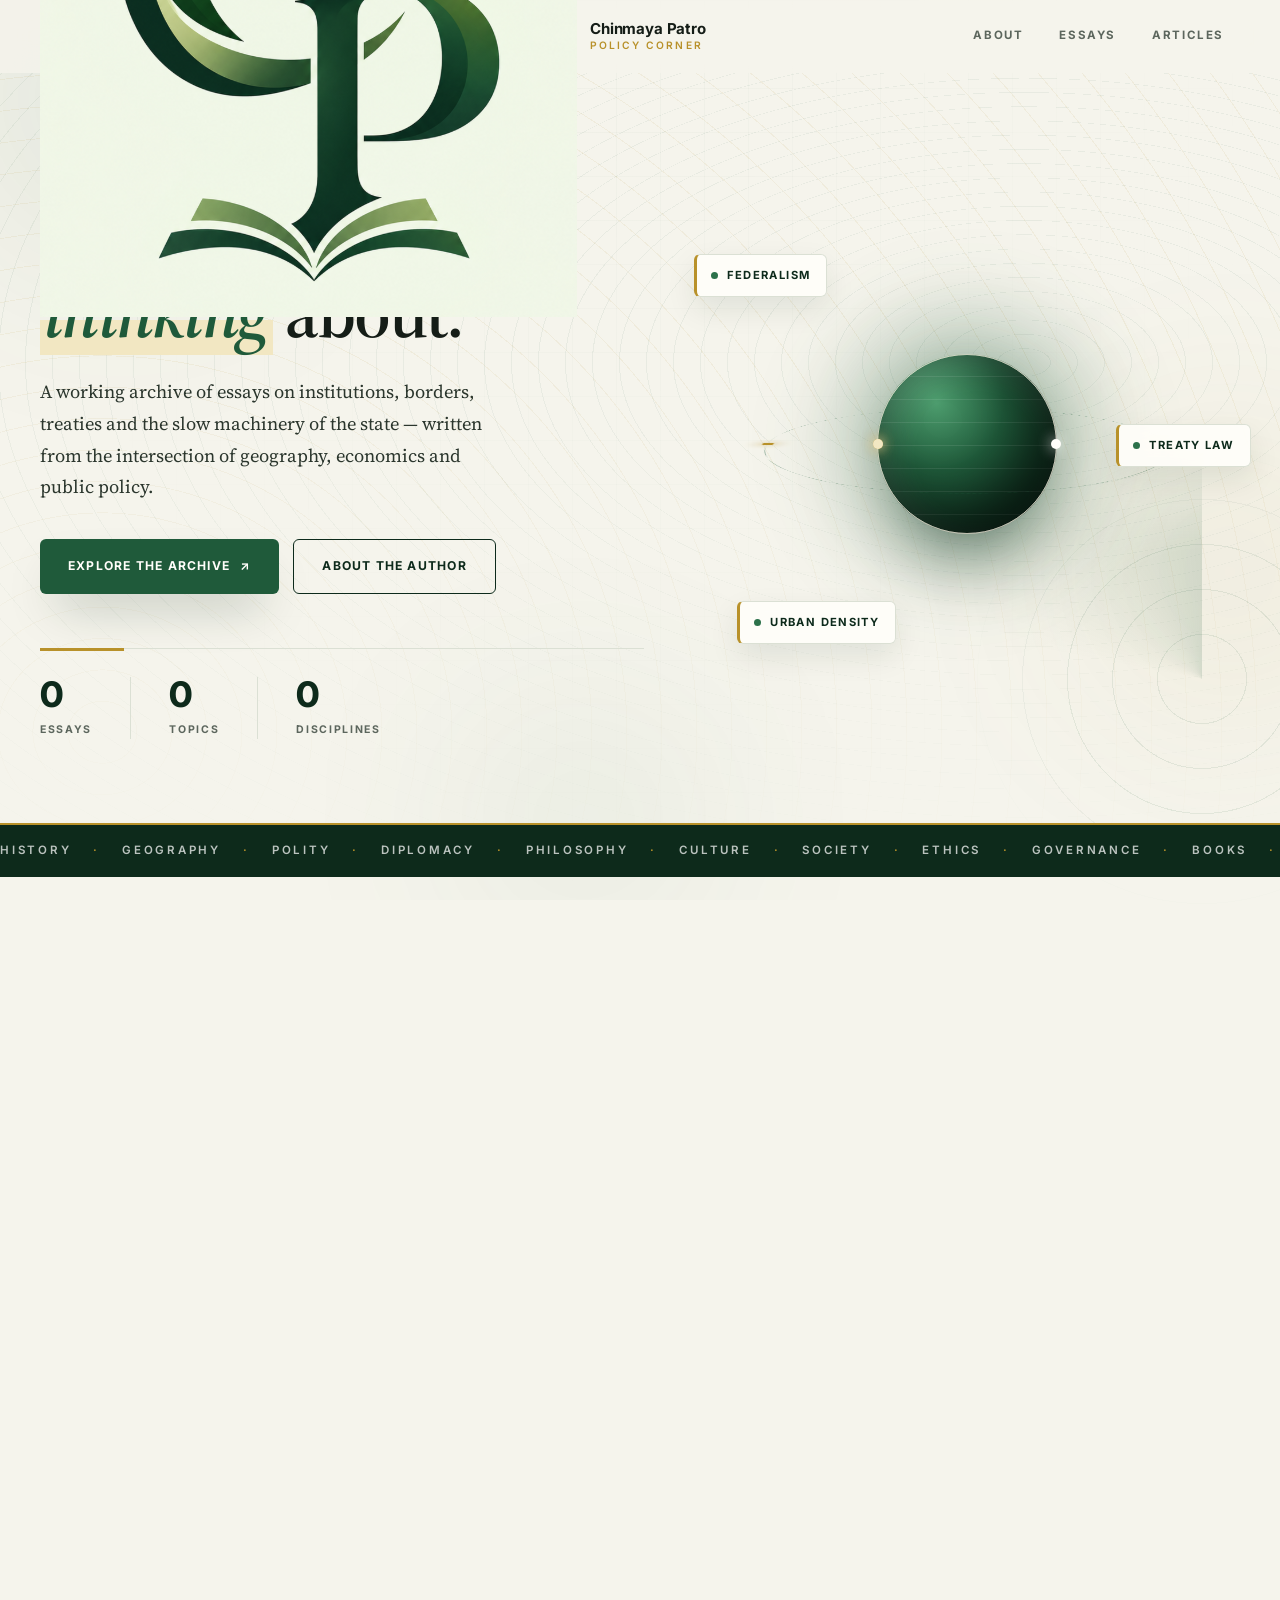
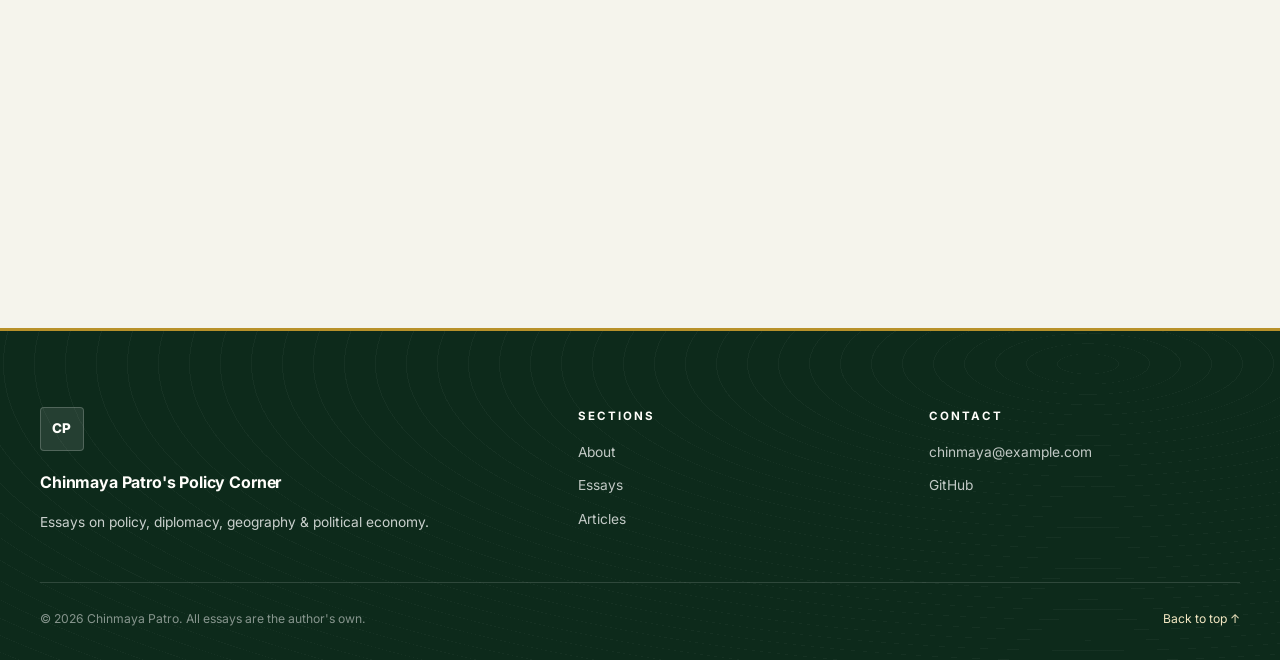
==== index.html @ 10638250 "Update print statement from 'Hello' to 'Goodbye'" ====
<!DOCTYPE html>
<html lang="en">
<head>
<meta charset="UTF-8">
<meta name="viewport" content="width=device-width, initial-scale=1.0">
<title>Chinmaya Patro's Policy Corner</title>
<meta name="description" content="Essays on public policy, diplomacy, geography and political economy by Chinmaya Patro.">
<meta name="author" content="Chinmaya Patro">
<meta property="og:title" content="Chinmaya Patro's Policy Corner">
<meta property="og:description" content="Essays on public policy, diplomacy, geography and political economy.">
<meta property="og:type" content="website">
<link rel="preconnect" href="https://fonts.googleapis.com">
<link rel="preconnect" href="https://fonts.gstatic.com" crossorigin>
<link href="https://fonts.googleapis.com/css2?family=Source+Serif+4:ital,opsz,wght@0,8..60,400;0,8..60,500;0,8..60,600;0,8..60,700;1,8..60,400&family=Inter:wght@400;500;600;700;800&display=swap" rel="stylesheet">
<link rel="stylesheet" href="css/styles.css">
</head>
<body id="top">

<div class="scroll-progress" id="scroll-progress" aria-hidden="true"></div>

<div class="ambient" aria-hidden="true">
  <span class="ambient-blob blob-1"></span>
  <span class="ambient-blob blob-2"></span>
  <span class="ambient-blob blob-3"></span>
</div>

<!-- ============ STICKY NAV ============ -->
<header class="site-nav" id="site-nav">
  <div class="nav-inner">
   
<a class="brand" href="#top" aria-label="Chinmaya Patro's Policy Corner home">
  <img
    class="brand-logo"
    src="images/logo.png"
    alt="Chinmaya Patro's Policy Corner"
  >
  <span class="brand-copy">
    <strong>Chinmaya Patro</strong>
    <em>Policy Corner</em>
  </span>
</a>

    <nav class="nav-links" aria-label="Primary">
      <a href="#about" data-nav="about">About</a>
      <a href="#essays" data-nav="essays">Essays</a>
      <a href="#topics" data-nav="topics">Articles</a>
    </nav>
    <button class="nav-toggle" id="nav-toggle" aria-expanded="false" aria-label="Toggle menu">
      <span></span><span></span><span></span>
    </button>
  </div>
</header>

<!-- ============ HERO ============ -->
<section class="hero">
  <div class="shell hero-grid">
    <div class="hero-copy">
      <p class="eyebrow">Independent research &amp; commentary</p>
      <h1>Ideas worth <em>thinking</em> about.</h1>
      <p class="hero-lede">
        A working archive of essays on institutions, borders, treaties and the slow
        machinery of the state — written from the intersection of geography,
        economics and public policy.
      </p>
      <div class="hero-actions">
        <a class="btn btn-primary" href="#topics">Explore the archive <span>↗</span></a>
        <a class="btn btn-ghost" href="#about">About the author</a>
      </div>
      <dl class="hero-stats">
        <div><dt data-count="24">0</dt><dd>Essays</dd></div>
        <div><dt data-count="12">0</dt><dd>Topics</dd></div>
        <div><dt data-count="3">0</dt><dd>Disciplines</dd></div>
      </dl>
    </div>

    <div class="hero-art" aria-hidden="true">
      <div class="orb-stage">
        <div class="orb-glow"></div>
        <div class="orb-core"></div>
        <div class="orb-ring ring-1"><span class="orb-node"></span></div>
        <div class="orb-ring ring-2"><span class="orb-node"></span></div>
        <div class="orb-ring ring-3"><span class="orb-node"></span></div>
        <div class="orb-ring ring-4"></div>
      </div>
      <div class="float-card fc-1"><span>Federalism</span></div>
      <div class="float-card fc-2"><span>Treaty Law</span></div>
      <div class="float-card fc-3"><span>Urban Density</span></div>
    </div>
  </div>
  <div class="hero-marquee" aria-hidden="true">
    <div class="marquee-track">
      <span>History</span><span>·</span><span>Geography</span><span>·</span><span>Polity</span><span>·</span>
      <span>Diplomacy</span><span>·</span><span>Philosophy</span><span>·</span><span>Culture</span><span>·</span>
      <span>Society</span><span>·</span><span>Ethics</span><span>·</span><span>Governance</span><span>·</span>
      <span>Books</span><span>·</span><span>Literature</span><span>·</span>
      <span>History</span><span>·</span><span>Geography</span><span>·</span><span>Polity</span><span>·</span>
      <span>Diplomacy</span><span>·</span><span>Philosophy</span><span>·</span><span>Culture</span><span>·</span>
      <span>Society</span><span>·</span><span>Ethics</span><span>·</span><span>Governance</span><span>·</span>
      <span>Books</span><span>·</span><span>Literature</span><span>·</span>
    </div>
  </div>
</section>

<main>

  <!-- ============ SECTION 1 : ABOUT ============ -->
  <section id="about" class="section about-section">
    <div class="shell">
      <p class="section-kicker">01 — About</p>
      <h2 class="section-heading">A corner for <span>curious minds</span>.</h2>

      <div class="about-grid">
        <!-- ==== YOUR PHOTO GOES HERE ==== -->
        <figure class="photo-frame" data-tilt>
          <div class="photo-inner">
            <img src="images/chinmaya.jpg" alt="Chinmaya Patro" loading="lazy">
            <div class="photo-glare"></div>
          </div>
          <figcaption>
            <strong>Chinmaya Patro</strong>
            <span>Geography &amp; Economics · Policy and Diplomacy</span>
          </figcaption>
        </figure>

        <div class="about-text">
          <p class="about-lede">
            I am <strong>Chinmaya Patro</strong> — an undergraduate student with a
            <strong>major in Geography</strong> and a <strong>minor in Economics</strong>,
            writing about the questions that sit between the two.
          </p>
          <p>
            My interests lie squarely in <strong>public policy</strong> and <strong>diplomacy</strong>:
            how states design rules, how those rules meet the ground, and what happens in the
            gap between intention and implementation. Geography gives me the spatial lens —
            rivers that ignore borders, cities that concentrate both opportunity and exclusion.
            Economics supplies the language of trade-offs, incentives and scarce public money.
          </p>
          <p>
            <em>Policy Corner</em> is where those two trainings are put to work. The essays here
            are not news commentary. They are attempts to slow a question down: to ask what a
            treaty actually obliges, why a welfare scheme stalls at the last mile, or how a
            monument becomes contested ground a generation after it is built.
          </p>

          <ul class="about-pillars">
            <li>
              <span class="pillar-num">01</span>
              <strong>Public Policy</strong>
              <p>Design, delivery and the last mile — where good intentions meet administrative reality.</p>
            </li>
            <li>
              <span class="pillar-num">02</span>
              <strong>Diplomacy</strong>
              <p>Quiet channels, neighbourhood politics and the law of shared resources.</p>
            </li>
            <li>
              <span class="pillar-num">03</span>
              <strong>Geography &amp; Economy</strong>
              <p>Space, scarcity and the uneven distribution of opportunity.</p>
            </li>
          </ul>
        </div>
      </div>
    </div>
  </section>

  <!-- ============ SECTION 2 : ESSAYS ============ -->
  <section id="essays" class="section essays-section">
    <div class="shell">
      <div class="essays-heading">
        <div>
          <p class="section-kicker">02 — Essays</p>
          <h2 class="section-heading">The <span>reading room</span>.</h2>
        </div>
        <p class="essay-count" id="essay-count">24 essays</p>
      </div>

      <p class="section-lede">
        Search the full archive by title, topic or any phrase inside an essay.
        Press <kbd>/</kbd> anywhere on the page to jump straight to the search box.
      </p>

      <div class="search-container">
        <div class="search-wrap">
          <span class="search-icon">⌕</span>
          <input class="search-input" id="search-box" type="search"
                 placeholder="Search by title, topic or keyword…"
                 aria-label="Search the essay archive" autocomplete="off">
          <kbd>/</kbd>
        </div>
      </div>
    </div>
  </section>

  <!-- ============ SECTION 3 : ARTICLES (topic-wise) ============ -->
  <section id="topics" class="section topics-section">
    <div class="shell">
      <p class="section-kicker">03 — Articles</p>
      <h2 class="section-heading">Browse by <span>topic</span>.</h2>

      <div class="topic-area">
        <p class="topic-label">Filter the archive</p>
        <nav class="topic-nav" aria-label="Topics">
          <a class="topic-btn active" href="#topics" data-topic="all">All</a>
          <a class="topic-btn" href="#topic-history" data-topic="history">History</a>
          <a class="topic-btn" href="#topic-geography" data-topic="geography">Geography</a>
          <a class="topic-btn" href="#topic-polity" data-topic="polity">Polity</a>
          <a class="topic-btn" href="#topic-diplomacy" data-topic="diplomacy">Diplomacy</a>
          <a class="topic-btn" href="#topic-philosophy" data-topic="philosophy">Philosophy</a>
          <a class="topic-btn" href="#topic-culture" data-topic="culture">Culture</a>
          <a class="topic-btn" href="#topic-society" data-topic="society">Society</a>
          <a class="topic-btn" href="#topic-ethics" data-topic="ethics">Ethics</a>
          <a class="topic-btn" href="#topic-governance" data-topic="governance">Governance</a>
          <a class="topic-btn" href="#topic-books" data-topic="books">Books</a>
          <a class="topic-btn" href="#topic-literature" data-topic="literature">Literature</a>
          <a class="topic-btn" href="#topic-misc" data-topic="misc">Misc</a>
        </nav>
      </div>

      <!-- Topic groups are filled by js/app.js. Do not add cards by hand. -->
      <div class="topic-group" id="topic-history">
        <h3 class="topic-group-title"><span>History</span><i></i></h3>
        <div class="article-grid"></div>
      </div>

      <div class="topic-group" id="topic-geography">
        <h3 class="topic-group-title"><span>Geography</span><i></i></h3>
        <div class="article-grid"></div>
      </div>

      <div class="topic-group" id="topic-polity">
        <h3 class="topic-group-title"><span>Polity</span><i></i></h3>
        <div class="article-grid"></div>
      </div>

      <div class="topic-group" id="topic-diplomacy">
        <h3 class="topic-group-title"><span>Diplomacy</span><i></i></h3>
        <div class="article-grid"></div>
      </div>

      <div class="topic-group" id="topic-philosophy">
        <h3 class="topic-group-title"><span>Philosophy</span><i></i></h3>
        <div class="article-grid"></div>
      </div>

      <div class="topic-group" id="topic-culture">
        <h3 class="topic-group-title"><span>Culture</span><i></i></h3>
        <div class="article-grid"></div>
      </div>

      <div class="topic-group" id="topic-society">
        <h3 class="topic-group-title"><span>Society</span><i></i></h3>
        <div class="article-grid"></div>
      </div>

      <div class="topic-group" id="topic-ethics">
        <h3 class="topic-group-title"><span>Ethics</span><i></i></h3>
        <div class="article-grid"></div>
      </div>

      <div class="topic-group" id="topic-governance">
        <h3 class="topic-group-title"><span>Governance</span><i></i></h3>
        <div class="article-grid"></div>
      </div>

      <div class="topic-group" id="topic-books">
        <h3 class="topic-group-title"><span>Books</span><i></i></h3>
        <div class="article-grid"></div>
      </div>

      <div class="topic-group" id="topic-literature">
        <h3 class="topic-group-title"><span>Literature</span><i></i></h3>
        <div class="article-grid"></div>
      </div>

      <div class="topic-group" id="topic-misc">
        <h3 class="topic-group-title"><span>Misc</span><i></i></h3>
        <div class="article-grid"></div>
      </div>

      <div class="empty-state" id="global-empty-state" hidden>
        <p class="empty-mark">⌕</p>
        <h4>No essays match that search.</h4>
        <p>Try a shorter phrase, or press <kbd>Esc</kbd> to clear the search box.</p>
      </div>
    </div>
  </section>

</main>

<footer class="site-footer">
  <div class="shell footer-grid">
    <div class="footer-col footer-brand">
      <span class="brand-mark">CP</span>
      <strong>Chinmaya Patro's Policy Corner</strong>
      <span>Essays on policy, diplomacy, geography &amp; political economy.</span>
    </div>
    <div class="footer-col">
      <strong>Sections</strong>
      <a href="#about">About</a>
      <a href="#essays">Essays</a>
      <a href="#topics">Articles</a>
    </div>
    <div class="footer-col">
      <strong>Contact</strong>
      <a href="mailto:chinmaya@example.com">chinmaya@example.com</a>
      <a href="https://github.com/chintaduchinmaya456" target="_blank" rel="noopener">GitHub</a>
    </div>
  </div>
  <div class="shell footer-base">
    <span>© <span id="year">2026</span> Chinmaya Patro. All essays are the author's own.</span>
    <a class="back-link" href="#top">Back to top ↑</a>
  </div>
</footer>

<script src="js/data.js"></script>
<script src="js/app.js"></script>
</body>
</html>
---- css/styles.css ----
/* ============================================================
   Chinmaya Patro's Policy Corner — stylesheet v2 (think-tank edition)
   ============================================================ */

:root {
  --paper:        #f5f4ec;
  --paper-bright: #fffefa;
  --paper-deep:   #ece9dd;
  --ink:          #151d17;
  --ink-soft:     #2b362d;
  --muted:        #5c665d;
  --muted-light:  #8b9389;
  --green:        #1f5a3a;
  --green-dark:   #0d2a1b;
  --green-mid:    #2c714a;
  --green-soft:   #e6ede3;
  --green-line:   #cbd8c5;
  --gold:         #b8912a;
  --gold-soft:    #f2e7c2;
  --line:         #dbe0d4;
  --white:        #ffffff;

  --font-serif: "Source Serif 4", Georgia, "Times New Roman", serif;
  --font-sans:  "Inter", ui-sans-serif, -apple-system, BlinkMacSystemFont, "Segoe UI", sans-serif;

  --shadow-sm: 0 1px 2px rgba(13, 42, 27, .06);
  --shadow-md: 0 12px 30px rgba(13, 42, 27, .09);
  --shadow-lg: 0 30px 70px rgba(13, 42, 27, .16);
  --shadow-3d: 0 24px 48px -18px rgba(13, 42, 27, .38);

  --r-sm: 4px;
  --r-md: 8px;
  --r-lg: 14px;

  --ease:     cubic-bezier(.2, .7, .2, 1);
  --ease-out: cubic-bezier(.16, 1, .3, 1);
  --nav-h: 72px;
}

*, *::before, *::after { box-sizing: border-box; margin: 0; padding: 0; }

html { scroll-behavior: smooth; scrollbar-color: var(--green-mid) var(--paper-deep); }

body {
  background: var(--paper);
  color: var(--ink);
  font-family: var(--font-serif);
  font-size: 18px;
  line-height: 1.72;
  -webkit-font-smoothing: antialiased;
  text-rendering: optimizeLegibility;
  overflow-x: hidden;
}

::selection { background: var(--gold-soft); color: var(--green-dark); }
::-webkit-scrollbar { width: 11px; }
::-webkit-scrollbar-track { background: var(--paper-deep); }
::-webkit-scrollbar-thumb { background: var(--green-mid); border-radius: 8px; border: 2px solid var(--paper-deep); }

/* Faint blueprint grid */
body::before {
  content: "";
  position: fixed; inset: 0;
  pointer-events: none; z-index: 0;
  opacity: .55;
  background-image:
    linear-gradient(rgba(31,90,58,.045) 1px, transparent 1px),
    linear-gradient(90deg, rgba(31,90,58,.045) 1px, transparent 1px);
  background-size: 44px 44px;
  mask-image: radial-gradient(ellipse at 50% 0%, #000 10%, transparent 75%);
  -webkit-mask-image: radial-gradient(ellipse at 50% 0%, #000 10%, transparent 75%);
}

a { color: inherit; text-decoration: none; }
img { display: block; max-width: 100%; }
button, input { font: inherit; }
:focus-visible { outline: 2px solid var(--green-mid); outline-offset: 3px; border-radius: 3px; }

kbd {
  font-family: var(--font-sans); font-size: .68rem; font-weight: 600;
  background: var(--white); border: 1px solid var(--line);
  border-bottom-width: 2px; border-radius: 4px;
  padding: 1px 6px; color: var(--muted);
}

.shell { width: min(1200px, calc(100% - 44px)); margin-inline: auto; position: relative; z-index: 1; }

h1, h2, h3, h4 { text-wrap: balance; }

/* ---------- Ambient drifting blobs ---------- */
.ambient { position: fixed; inset: 0; z-index: 0; pointer-events: none; overflow: hidden; }
.ambient-blob { position: absolute; border-radius: 50%; filter: blur(90px); opacity: .5; }
.blob-1 { width: 520px; height: 520px; top: -160px; left: -140px;
  background: radial-gradient(circle, rgba(31,90,58,.22), transparent 70%);
  animation: drift 26s var(--ease) infinite alternate; }
.blob-2 { width: 460px; height: 460px; top: 38%; right: -180px;
  background: radial-gradient(circle, rgba(184,145,42,.20), transparent 70%);
  animation: drift 32s var(--ease) infinite alternate-reverse; }
.blob-3 { width: 400px; height: 400px; bottom: -120px; left: 30%;
  background: radial-gradient(circle, rgba(44,113,74,.16), transparent 70%);
  animation: drift 38s var(--ease) infinite alternate; }

/* ---------- Scroll progress ---------- */
.scroll-progress {
  position: fixed; top: 0; left: 0; height: 3px; width: 0%;
  background: linear-gradient(90deg, var(--green), var(--gold));
  z-index: 200; transition: width .1s linear;
  box-shadow: 0 0 12px rgba(184,145,42,.55);
}

/* ---------- Sticky nav ---------- */
.site-nav {
  position: sticky; top: 0; z-index: 100;
  backdrop-filter: blur(16px) saturate(1.2); -webkit-backdrop-filter: blur(16px) saturate(1.2);
  background: rgba(245,244,236,.78);
  border-bottom: 1px solid transparent;
  transition: background .35s var(--ease), border-color .35s var(--ease), box-shadow .35s var(--ease);
}
.site-nav.scrolled {
  background: rgba(245,244,236,.94);
  border-bottom-color: var(--line);
  box-shadow: 0 10px 30px -24px rgba(13,42,27,.55);
}
.nav-inner {
  width: min(1200px, calc(100% - 44px)); margin-inline: auto;
  height: var(--nav-h); display: flex; align-items: center; justify-content: space-between; gap: 20px;
  transition: height .35s var(--ease);
}
.site-nav.scrolled .nav-inner { height: 62px; }

.brand { display: flex; align-items: center; gap: 13px; }
.brand-mark {
  display: grid; place-items: center;
  width: 44px; height: 44px; border-radius: var(--r-sm);
  background: linear-gradient(140deg, var(--green), var(--green-dark));
  color: var(--paper-bright); font-family: var(--font-sans);
  font-weight: 800; font-size: .84rem; letter-spacing: .06em;
  box-shadow: var(--shadow-3d);
  transform: perspective(500px) rotateY(-14deg);
  transition: transform .6s var(--ease-out);
  flex: none;
}
.brand:hover .brand-mark { transform: perspective(500px) rotateY(10deg) translateZ(8px); }

/* Logo support: when an <img> is inside the badge */
.brand-mark:has(img) {
  background: var(--paper-bright);
  border: 1px solid var(--line);
  padding: 5px;
}
.brand-mark img { width: 100%; height: 100%; object-fit: contain; }

.brand-copy { display: flex; flex-direction: column; line-height: 1.25; }
.brand-copy strong { font-family: var(--font-sans); font-size: .94rem; font-weight: 700; letter-spacing: -.01em; }
.brand-copy em {
  font-style: normal; font-family: var(--font-sans);
  font-size: .64rem; text-transform: uppercase; letter-spacing: .2em; color: var(--gold); font-weight: 600;
}

.nav-links { display: flex; gap: 4px; }
.nav-links a {
  position: relative;
  font-family: var(--font-sans); font-size: .72rem; font-weight: 700;
  text-transform: uppercase; letter-spacing: .14em;
  padding: 12px 16px; color: var(--muted);
  transition: color .3s var(--ease);
}
.nav-links a::after {
  content: ""; position: absolute; left: 16px; right: 16px; bottom: 6px; height: 2px;
  background: var(--gold); transform: scaleX(0); transform-origin: left;
  transition: transform .45s var(--ease-out);
}
.nav-links a:hover { color: var(--green-dark); }
.nav-links a:hover::after, .nav-links a.active::after { transform: scaleX(1); }
.nav-links a.active { color: var(--green-dark); }

.nav-toggle { display: none; background: none; border: 0; cursor: pointer; padding: 8px; }
.nav-toggle span { display: block; width: 22px; height: 2px; background: var(--ink); margin: 4px 0; transition: .35s var(--ease); }
.nav-toggle[aria-expanded="true"] span:nth-child(1) { transform: translateY(6px) rotate(45deg); }
.nav-toggle[aria-expanded="true"] span:nth-child(2) { opacity: 0; }
.nav-toggle[aria-expanded="true"] span:nth-child(3) { transform: translateY(-6px) rotate(-45deg); }

/* ---------- Hero ---------- */
.hero { padding: 76px 0 0; position: relative; }

/* Topographic contour lines — a geography nod */
.hero::before {
  content: ""; position: absolute; inset: 0; pointer-events: none; z-index: 0;
  background:
    repeating-radial-gradient(ellipse 62% 52% at 80% 36%, transparent 0 26px, rgba(31,90,58,.06) 26px 27px),
    repeating-radial-gradient(ellipse 42% 60% at 8% 82%, transparent 0 34px, rgba(184,145,42,.08) 34px 35px);
  -webkit-mask-image: linear-gradient(180deg, #000 35%, transparent 100%);
  mask-image: linear-gradient(180deg, #000 35%, transparent 100%);
}

.hero-grid {
  display: grid; grid-template-columns: 1.05fr .95fr;
  gap: 50px; align-items: center;
}
.hero-copy > * { animation: rise .95s var(--ease-out) backwards; }
.hero-copy > :nth-child(1) { animation-delay: .05s; }
.hero-copy > :nth-child(2) { animation-delay: .15s; }
.hero-copy > :nth-child(3) { animation-delay: .27s; }
.hero-copy > :nth-child(4) { animation-delay: .39s; }
.hero-copy > :nth-child(5) { animation-delay: .51s; }

.eyebrow {
  font-family: var(--font-sans); font-size: .7rem; font-weight: 700;
  text-transform: uppercase; letter-spacing: .22em; color: var(--green-mid);
  display: inline-flex; align-items: center; gap: 12px; margin-bottom: 24px;
}
.eyebrow::before { content: ""; width: 38px; height: 2px; background: var(--gold); }

.hero-copy h1 {
  font-size: clamp(2.8rem, 5.6vw, 4.7rem); line-height: 1.03;
  font-weight: 600; letter-spacing: -.032em; margin-bottom: 26px;
}
.hero-copy h1 em {
  font-style: italic; color: var(--green); padding: 0 .06em;
  background: linear-gradient(var(--gold-soft), var(--gold-soft)) 0 90% / 0% 36% no-repeat;
  animation: sweep 1.1s .9s var(--ease-out) forwards;
}
.hero-lede { font-size: 1.15rem; color: var(--ink-soft); max-width: 52ch; margin-bottom: 36px; }

.hero-actions { display: flex; flex-wrap: wrap; gap: 14px; margin-bottom: 54px; }
.btn {
  position: relative; overflow: hidden;
  font-family: var(--font-sans); font-size: .76rem; font-weight: 700;
  text-transform: uppercase; letter-spacing: .1em;
  padding: 16px 28px; border-radius: 6px; display: inline-flex; align-items: center; gap: 10px;
  transition: transform .4s var(--ease), box-shadow .4s var(--ease), background .3s var(--ease), border-color .3s var(--ease);
}
.btn::before {
  content: ""; position: absolute; top: 0; bottom: 0; left: -80%; width: 60%;
  background: linear-gradient(100deg, transparent, rgba(255,255,255,.28), transparent);
  transform: skewX(-18deg); transition: left .8s var(--ease-out);
}
.btn:hover::before { left: 130%; }
.btn-primary { background: var(--green); color: var(--paper-bright); box-shadow: var(--shadow-3d); }
.btn-primary:hover { transform: translateY(-4px); background: var(--green-dark); box-shadow: 0 30px 50px -18px rgba(13,42,27,.55); }
.btn-primary span { transition: transform .3s var(--ease); }
.btn-primary:hover span { transform: translate(3px, -3px); }
.btn-ghost { border: 1px solid var(--green-dark); color: var(--green-dark); background: transparent; }
.btn-ghost:hover { transform: translateY(-4px); background: var(--green-dark); color: var(--paper-bright); box-shadow: var(--shadow-md); }

.hero-stats { display: flex; padding-top: 28px; border-top: 1px solid var(--line); position: relative; }
.hero-stats::before { content: ""; position: absolute; top: -1px; left: 0; width: 84px; height: 3px; background: var(--gold); }
.hero-stats > div { padding-right: 38px; margin-right: 38px; border-right: 1px solid var(--line); }
.hero-stats > div:last-child { border-right: 0; margin-right: 0; padding-right: 0; }
.hero-stats dt {
  font-family: var(--font-sans); font-size: 2.2rem; font-weight: 800;
  color: var(--green-dark); letter-spacing: -.035em; line-height: 1;
}
.hero-stats dd {
  font-family: var(--font-sans); font-size: .66rem; font-weight: 700;
  text-transform: uppercase; letter-spacing: .16em; color: var(--muted); margin-top: 9px;
}

/* ---------- 3D globe + orbit ---------- */
.hero-art {
  position: relative; height: 500px;
  display: grid; place-items: center;
  perspective: 1200px;
  animation: fade-in 1.3s .3s ease backwards;
}
/* radar range-rings + sweep */
.hero-art::before {
  content: ""; position: absolute; left: 50%; top: 50%;
  width: 470px; height: 470px; max-width: 100%; border-radius: 50%;
  background:
    conic-gradient(from 0deg, transparent 0deg 280deg, rgba(31,90,58,.15) 360deg),
    repeating-radial-gradient(circle, transparent 0 44px, rgba(31,90,58,.09) 44px 45px);
  -webkit-mask-image: radial-gradient(circle closest-side, #000 55%, transparent 100%);
  mask-image: radial-gradient(circle closest-side, #000 55%, transparent 100%);
  animation: sweep-rotate 16s linear infinite;
}

.orb-stage {
  position: relative; width: 320px; height: 320px;
  transform-style: preserve-3d;
  animation: globe-sway 20s ease-in-out infinite alternate;
}
.orb-glow {
  position: absolute; inset: -60px; border-radius: 50%;
  background: radial-gradient(circle, rgba(31,90,58,.28), transparent 65%);
  filter: blur(28px);
  transform: translateZ(-90px);
  animation: glow-pulse 6s ease-in-out infinite alternate;
}
.orb-core {
  position: absolute; inset: 70px; border-radius: 50%;
  background:
    repeating-linear-gradient(180deg, transparent 0 22px, rgba(255,255,255,.09) 22px 23px),
    radial-gradient(circle at 33% 27%, #4d9d6e 0%, var(--green) 38%, var(--green-dark) 80%, #07180f 100%);
  box-shadow:
    inset -24px -24px 54px rgba(0,0,0,.5),
    inset 10px 10px 34px rgba(255,255,255,.12),
    0 0 80px rgba(31,90,58,.38),
    0 46px 70px -34px rgba(13,42,27,.6);
}
.orb-ring { position: absolute; border-radius: 50%; transform-style: preserve-3d; }

/* ring 1-3 = rotating meridians of the globe */
.ring-1, .ring-2, .ring-3 {
  inset: 70px;
  border: 1px solid rgba(255,255,255,.32);
  animation: meridian 26s linear infinite;
}
.ring-2 { border-color: rgba(242,231,194,.5); animation-delay: -8.67s; }
.ring-3 { animation-delay: -17.33s; }

.orb-node {
  position: absolute; top: 50%; left: -5px;
  width: 10px; height: 10px; margin-top: -5px; border-radius: 50%;
  background: var(--gold); box-shadow: 0 0 14px rgba(184,145,42,.95);
  animation: node-face 26s linear infinite;      /* cancels ring rotation so dot always faces viewer */
}
.ring-2 .orb-node { left: auto; right: -5px; background: var(--paper-bright); box-shadow: 0 0 14px rgba(255,255,255,.95); animation-delay: -8.67s; }
.ring-3 .orb-node { background: var(--gold-soft); box-shadow: 0 0 12px rgba(242,231,194,.9); animation-delay: -17.33s; }

/* ring 4 = tilted dashed orbit with a satellite */
.ring-4 {
  inset: -40px;
  border: 1px dashed rgba(31,90,58,.38);
  transform: rotateX(78deg);
  animation: orbit-plane 42s linear infinite;
}
.ring-4::after {
  content: ""; position: absolute; left: -6px; top: calc(50% - 6px);
  width: 12px; height: 12px; border-radius: 50%;
  background: var(--gold); box-shadow: 0 0 18px rgba(184,145,42,.95);
  animation: sat-face 42s linear infinite;
}

.float-card {
  position: absolute; display: flex; align-items: center; gap: 9px;
  font-family: var(--font-sans); font-size: .7rem; font-weight: 700;
  text-transform: uppercase; letter-spacing: .12em; padding: 11px 16px 11px 14px; border-radius: 6px;
  background: rgba(255,254,250,.9); border: 1px solid var(--line); border-left: 3px solid var(--gold);
  backdrop-filter: blur(8px); box-shadow: var(--shadow-md);
  color: var(--green-dark);
}
.float-card::before {
  content: ""; width: 7px; height: 7px; border-radius: 50%; background: var(--green-mid);
  box-shadow: 0 0 0 0 rgba(44,113,74,.5); animation: ping 2.4s ease-out infinite;
}
.fc-1 { top: 12%; left: 0%;  animation: float-y 6s var(--ease) infinite alternate; }
.fc-2 { top: 46%; right: -2%; animation: float-y 7.5s var(--ease) .6s infinite alternate-reverse; }
.fc-3 { bottom: 10%; left: 8%; animation: float-y 8.5s var(--ease) 1.1s infinite alternate; }

/* ---------- Ticker strip ---------- */
.hero-marquee {
  margin-top: 84px; padding: 16px 0;
  background: var(--green-dark); border-top: 2px solid var(--gold);
  overflow: hidden; position: relative; z-index: 1;
}
.marquee-track {
  display: flex; gap: 22px; width: max-content;
  animation: marquee 42s linear infinite;
  font-family: var(--font-sans); font-size: .72rem; font-weight: 600;
  text-transform: uppercase; letter-spacing: .24em; color: rgba(255,255,255,.72);
  white-space: nowrap;
}
.marquee-track span:nth-child(even) { color: var(--gold); }
.hero-marquee:hover .marquee-track { animation-play-state: paused; }

/* ---------- Section chrome ---------- */
.section { padding: 112px 0; position: relative; scroll-margin-top: calc(var(--nav-h) + 16px); }
.section-kicker {
  display: flex; align-items: center; gap: 14px;
  font-family: var(--font-sans); font-size: .7rem; font-weight: 700;
  text-transform: uppercase; letter-spacing: .22em; color: var(--gold);
  margin-bottom: 18px;
}
.section-kicker::before { content: ""; width: 38px; height: 3px; background: var(--gold); }
.section-heading {
  font-size: clamp(2.1rem, 4vw, 3.2rem); font-weight: 600;
  letter-spacing: -.03em; line-height: 1.08; margin-bottom: 22px;
}
.section-heading span { color: var(--green); font-style: italic; }
.section-lede { color: var(--muted); max-width: 62ch; margin-bottom: 34px; }

.section, .topic-group {
  opacity: 0; transform: translateY(40px);
  transition: opacity .9s var(--ease-out), transform .9s var(--ease-out);
}
.section.is-visible, .topic-group.is-visible { opacity: 1; transform: none; }

/* ---------- About ---------- */
.about-section { background: linear-gradient(180deg, transparent, rgba(255,255,255,.5) 40%, transparent); }
.about-grid { display: grid; grid-template-columns: 340px 1fr; gap: 64px; align-items: start; margin-top: 22px; }

.photo-frame { position: sticky; top: calc(var(--nav-h) + 30px); perspective: 1000px; margin-right: 14px; }
.photo-inner {
  position: relative; border-radius: var(--r-lg); overflow: hidden;
  border: 1px solid var(--line); background: var(--paper-deep);
  /* layered "relief" offset in gold */
  box-shadow: 14px 14px 0 0 var(--gold-soft), 14px 14px 0 1px var(--gold), var(--shadow-lg);
  transform-style: preserve-3d;
  transition: transform .18s var(--ease), box-shadow .4s var(--ease);
  aspect-ratio: 4 / 5;
}
.photo-inner img { width: 100%; height: 100%; object-fit: cover; object-position: center 22%; }
.photo-glare {
  position: absolute; inset: 0; pointer-events: none;
  background: radial-gradient(circle at var(--gx, 50%) var(--gy, 50%), rgba(255,255,255,.45), transparent 55%);
  opacity: 0; transition: opacity .35s var(--ease);
}
.photo-frame:hover .photo-glare { opacity: 1; }
.photo-frame figcaption {
  margin-top: 28px; padding-top: 14px; border-top: 2px solid var(--green-dark);
  display: flex; flex-direction: column; gap: 5px; font-family: var(--font-sans);
}
.photo-frame figcaption strong { font-size: 1rem; font-weight: 700; }
.photo-frame figcaption span { font-size: .74rem; color: var(--muted); letter-spacing: .03em; }

.about-lede { font-size: 1.4rem; line-height: 1.55; color: var(--ink); margin-bottom: 22px; letter-spacing: -.01em; }
.about-text p { margin-bottom: 18px; color: var(--ink-soft); text-wrap: pretty; }
.about-text strong { color: var(--green-dark); font-weight: 600; }

.about-pillars { list-style: none; display: grid; grid-template-columns: repeat(auto-fit, minmax(200px, 1fr)); gap: 18px; margin-top: 40px; perspective: 1000px; }
.about-pillars li {
  position: relative; padding: 26px 22px 24px;
  background: var(--paper-bright); border: 1px solid var(--line);
  border-radius: var(--r-md); box-shadow: var(--shadow-sm);
  transition: transform .5s var(--ease-out), box-shadow .5s var(--ease), border-color .4s var(--ease);
}
.about-pillars li::before {
  content: ""; position: absolute; left: 0; right: 0; top: 0; height: 3px;
  background: linear-gradient(90deg, var(--green), var(--gold));
  border-radius: var(--r-md) var(--r-md) 0 0;
  transform: scaleX(.18); transform-origin: left; transition: transform .6s var(--ease-out);
}
.about-pillars li:hover { transform: translateY(-8px) rotateX(4deg); box-shadow: var(--shadow-lg); border-color: var(--green-line); }
.about-pillars li:hover::before { transform: scaleX(1); }
.section.is-visible .about-pillars li { animation: rise .9s var(--ease-out) backwards; }
.section.is-visible .about-pillars li:nth-child(1) { animation-delay: .15s; }
.section.is-visible .about-pillars li:nth-child(2) { animation-delay: .27s; }
.section.is-visible .about-pillars li:nth-child(3) { animation-delay: .39s; }
.pillar-num {
  font-family: var(--font-sans); font-size: .66rem; font-weight: 800;
  letter-spacing: .18em; color: var(--gold); display: block; margin-bottom: 8px;
}
.about-pillars strong { font-family: var(--font-sans); font-size: 1rem; display: block; margin-bottom: 6px; }
.about-pillars p { font-size: .9rem; line-height: 1.6; color: var(--muted); margin: 0; }

/* ---------- Essays / search ---------- */
.essays-heading { display: flex; justify-content: space-between; align-items: flex-end; gap: 24px; flex-wrap: wrap; }
.essay-count {
  font-family: var(--font-sans); font-size: .72rem; font-weight: 700;
  text-transform: uppercase; letter-spacing: .16em; color: var(--green-dark);
  padding: 9px 16px; border: 1px solid var(--green-line); border-radius: 6px; background: var(--paper-bright);
}
.search-container { max-width: 760px; }
.search-wrap {
  display: flex; align-items: center; gap: 14px;
  padding: 5px 14px 5px 22px; border-radius: 10px;
  background: var(--paper-bright); border: 1px solid var(--green-line);
  box-shadow: var(--shadow-md);
  transition: box-shadow .4s var(--ease), border-color .3s var(--ease), transform .4s var(--ease);
}
.search-wrap:focus-within {
  border-color: var(--green);
  box-shadow: 0 0 0 4px rgba(31,90,58,.12), 0 24px 44px -22px rgba(13,42,27,.5);
  transform: translateY(-3px);
}
.search-icon { font-size: 1.4rem; color: var(--green-mid); }
.search-input { flex: 1; border: 0; outline: 0; background: none; padding: 17px 0; font-size: 1.02rem; font-family: var(--font-serif); color: var(--ink); }
.search-input::placeholder { color: var(--muted-light); }

/* ---------- Topic tabs ---------- */
.topic-area { margin: 34px 0 60px; }
.topic-label {
  font-family: var(--font-sans); font-size: .66rem; font-weight: 700;
  text-transform: uppercase; letter-spacing: .2em; color: var(--muted-light); margin-bottom: 14px;
}
.topic-nav { display: flex; flex-wrap: wrap; gap: 8px; perspective: 700px; }
.topic-btn {
  position: relative;
  font-family: var(--font-sans); font-size: .7rem; font-weight: 700;
  text-transform: uppercase; letter-spacing: .12em;
  padding: 11px 18px; border-radius: 4px;
  border: 1px solid var(--line); background: var(--paper-bright); color: var(--ink-soft);
  transition: transform .35s var(--ease), background .3s var(--ease), color .3s var(--ease), box-shadow .35s var(--ease), border-color .3s;
}
.topic-btn::after {
  content: ""; position: absolute; left: 0; right: 0; bottom: -1px; height: 3px;
  background: var(--gold); transform: scaleX(0); transition: transform .45s var(--ease-out); border-radius: 0 0 4px 4px;
}
.topic-btn:hover { transform: translateY(-3px) rotateX(-10deg); box-shadow: var(--shadow-md); border-color: var(--green-line); }
.topic-btn:hover::after { transform: scaleX(1); }
.topic-btn.active { background: var(--green-dark); color: var(--paper-bright); border-color: var(--green-dark); box-shadow: var(--shadow-3d); }
.topic-btn.active::after { transform: scaleX(1); }

/* ---------- Topic groups ---------- */
.topic-group { margin-bottom: 84px; scroll-margin-top: calc(var(--nav-h) + 24px); }
.topic-group[hidden] { display: none; }
.topic-group-title {
  position: relative; display: flex; align-items: baseline; gap: 20px;
  font-family: var(--font-serif); font-size: 1.75rem; font-weight: 600;
  letter-spacing: -.02em; color: var(--ink);
  padding-top: 18px; margin-bottom: 32px; border-top: 3px solid var(--green-dark);
}
.topic-group-title::before { content: ""; position: absolute; top: -3px; left: 0; width: 88px; height: 3px; background: var(--gold); }
.topic-group-title i { flex: 1; height: 1px; background: var(--line); align-self: center; }

.article-grid {
  display: grid; grid-template-columns: repeat(auto-fill, minmax(min(100%, 540px), 1fr));
  gap: 34px 30px; perspective: 1600px;
}

/* ---------- 3D article cards ---------- */
/* NOTE: no overflow:hidden / backdrop-filter here — both flatten 3D. */
.article-card {
  position: relative; display: flex; padding: 14px; border-radius: var(--r-lg);
  background: var(--paper-bright); border: 1px solid var(--line);
  box-shadow: inset 0 3px 0 var(--green), var(--shadow-sm);
  transform-style: preserve-3d;
  transition: transform .25s var(--ease), box-shadow .5s var(--ease), border-color .35s var(--ease);
  animation: card-in .85s var(--ease-out) backwards;   /* backwards (not forwards) so JS tilt still works */
  animation-delay: var(--delay, 0ms);
}
/* stacked-paper depth layer */
.article-card::before {
  content: ""; position: absolute; inset: 0; border-radius: inherit;
  background: linear-gradient(135deg, var(--green-soft), var(--paper-deep));
  border: 1px solid var(--green-line);
  transform: translateZ(-24px) translate(10px, 12px);
  transition: transform .55s var(--ease-out);
  pointer-events: none;
}
/* cursor glare */
.article-card::after {
  content: ""; position: absolute; inset: 0; border-radius: inherit; pointer-events: none;
  background: radial-gradient(circle at var(--gx, 50%) var(--gy, 50%), rgba(255,255,255,.7), transparent 55%);
  opacity: 0; transition: opacity .35s var(--ease);
}
.article-card:hover {
  box-shadow: inset 0 3px 0 var(--gold), var(--shadow-lg);
  border-color: var(--green-line);
}
.article-card:hover::before { transform: translateZ(-42px) translate(16px, 18px); }
.article-card:hover::after { opacity: 1; }

.article-index {
  position: absolute; top: 26px; left: 26px; z-index: 2;
  font-family: var(--font-sans); font-size: .68rem; font-weight: 800; letter-spacing: .1em;
  color: var(--green-dark); background: var(--paper-bright);
  padding: 5px 10px; border-radius: 4px; box-shadow: var(--shadow-md);
  border-left: 3px solid var(--gold);
  transform: translateZ(52px);
}

.article-card-main {
  flex: 1; min-width: 0; display: grid;
  transform: translateZ(16px); transform-style: preserve-3d;
}
.article-card-main:has(.article-thumb) {
  grid-template-columns: minmax(0, .88fr) minmax(0, 1.12fr);
  grid-template-rows: auto auto 1fr auto;
  column-gap: 26px;
}
.article-card-main:has(.article-thumb) > :not(.article-thumb) { grid-column: 2; }

.article-thumb {
  grid-column: 1; grid-row: 1 / span 4; align-self: stretch;
  width: 100%; height: 100%; min-height: 240px; object-fit: cover;
  border-radius: var(--r-md); border: 1px solid var(--line); background: var(--paper-deep);
  box-shadow: 0 16px 30px -16px rgba(13,42,27,.5);
  transform: translateZ(14px);
  transition: transform .6s var(--ease-out), box-shadow .6s var(--ease-out), filter .6s var(--ease);
}
.article-card:hover .article-thumb {
  transform: translateZ(36px);
  box-shadow: 0 34px 50px -22px rgba(13,42,27,.65);
  filter: saturate(1.1) contrast(1.03);
}

.meta-header {
  display: flex; flex-wrap: wrap; align-items: center; gap: 8px;
  font-family: var(--font-sans); font-size: .66rem; font-weight: 500;
  color: var(--muted-light); margin: 6px 0 12px;
}
.meta-topic {
  font-weight: 700; text-transform: uppercase; letter-spacing: .14em;
  color: var(--green-mid); background: var(--green-soft);
  padding: 3px 9px; border-radius: 3px;
}
.meta-dot { color: var(--green-line); }

.article-title { font-size: 1.32rem; line-height: 1.28; font-weight: 600; letter-spacing: -.018em; margin-bottom: 10px; }
.article-title a {
  background-image: linear-gradient(var(--gold), var(--gold)); background-size: 0% 2px;
  background-position: 0 100%; background-repeat: no-repeat; transition: background-size .5s var(--ease-out);
}
.article-card:hover .article-title a { background-size: 100% 2px; }
.article-summary { font-size: .95rem; line-height: 1.6; color: var(--muted); margin-bottom: 16px; text-wrap: pretty; }
.read-link {
  align-self: end; justify-self: start;
  font-family: var(--font-sans); font-size: .7rem; font-weight: 800;
  text-transform: uppercase; letter-spacing: .14em; color: var(--green);
  display: inline-flex; align-items: center; gap: 8px;
  padding-bottom: 4px; border-bottom: 2px solid var(--green-line);
  transition: border-color .3s var(--ease), color .3s var(--ease);
}
.read-link span { transition: transform .35s var(--ease); }
.article-card:hover .read-link { border-color: var(--gold); color: var(--green-dark); }
.article-card:hover .read-link span { transform: translate(4px, -4px); }

/* ---------- Empty state ---------- */
.empty-state {
  text-align: center; padding: 80px 24px; border: 1px dashed var(--green-line);
  border-radius: var(--r-lg); background: rgba(255,255,255,.5);
}
.empty-mark { font-size: 2.6rem; color: var(--muted-light); margin-bottom: 10px; }
.empty-state h4 { font-size: 1.3rem; font-weight: 600; margin-bottom: 8px; }
.empty-state p { color: var(--muted); font-size: .95rem; }

/* ---------- Footer ---------- */
.site-footer {
  margin-top: 40px; padding: 76px 0 30px;
  background: var(--green-dark); color: rgba(255,255,255,.78);
  position: relative; z-index: 1; border-top: 3px solid var(--gold); overflow: hidden;
}
.site-footer::before {
  content: ""; position: absolute; inset: 0; pointer-events: none;
  background: repeating-radial-gradient(ellipse 70% 90% at 85% 10%, transparent 0 30px, rgba(255,255,255,.035) 30px 31px);
}
.footer-grid { display: grid; grid-template-columns: 1.6fr 1fr 1fr; gap: 40px; padding-bottom: 48px; }
.footer-col { display: flex; flex-direction: column; gap: 10px; font-family: var(--font-sans); font-size: .86rem; }
.footer-col strong { color: var(--paper-bright); font-size: .72rem; text-transform: uppercase; letter-spacing: .18em; margin-bottom: 4px; }
.footer-col a { color: rgba(255,255,255,.75); transition: color .3s var(--ease), transform .3s var(--ease); width: fit-content; }
.footer-col a:hover { color: var(--gold-soft); transform: translateX(4px); }
.footer-brand .brand-mark { margin-bottom: 8px; background: rgba(255,255,255,.1); border: 1px solid rgba(255,255,255,.2); transform: none; box-shadow: none; }
.footer-brand .brand-mark:has(img) { background: var(--paper-bright); width: 52px; height: 52px; }
.footer-brand strong { font-size: 1rem; text-transform: none; letter-spacing: -.01em; }
.footer-base {
  display: flex; justify-content: space-between; align-items: center; gap: 20px; flex-wrap: wrap;
  padding-top: 26px; border-top: 1px solid rgba(255,255,255,.14);
  font-family: var(--font-sans); font-size: .76rem; color: rgba(255,255,255,.5);
}
.back-link { color: var(--gold-soft) !important; transition: transform .3s var(--ease); }
.back-link:hover { transform: translateX(4px); }

/* ============================================================
   ARTICLE PAGE
   ============================================================ */
.article-masthead {
  position: sticky; top: 0; z-index: 100;
  backdrop-filter: blur(16px); -webkit-backdrop-filter: blur(16px);
  background: rgba(245,244,236,.88);
  border-bottom: 1px solid var(--line);
}
.article-masthead .nav-inner { height: 66px; }
.article-page { width: min(780px, calc(100% - 44px)); margin: 72px auto 100px; position: relative; z-index: 1; }
.article-page > * { animation: rise .9s var(--ease-out) backwards; }
.article-page > :nth-child(2) { animation-delay: .08s; }
.article-page > :nth-child(3) { animation-delay: .16s; }

.article-page h1 {
  font-size: clamp(2.1rem, 4.6vw, 3.3rem); line-height: 1.1;
  font-weight: 600; letter-spacing: -.032em; margin: 18px 0 24px;
}
.article-rule { height: 3px; width: 88px; background: linear-gradient(90deg, var(--green), var(--gold)); border-radius: 3px; margin-bottom: 38px; }
.article-hero-image {
  width: 100%; border-radius: var(--r-lg); border: 1px solid var(--line);
  margin-bottom: 52px;
  box-shadow: 14px 14px 0 0 var(--gold-soft), 14px 14px 0 1px var(--gold), var(--shadow-lg);
  max-width: calc(100% - 14px);
}
.article-body { font-size: 1.14rem; line-height: 1.86; color: var(--ink-soft); }
.article-body p { margin-bottom: 26px; text-wrap: pretty; }
.article-body p:first-of-type::first-letter {
  float: left; font-size: 4rem; line-height: .8; font-weight: 600;
  color: var(--green); padding: 8px 14px 0 0;
}
.article-body h2 {
  font-family: var(--font-sans); font-size: 1.1rem; font-weight: 800;
  text-transform: uppercase; letter-spacing: .08em; color: var(--green-dark);
  margin: 48px 0 18px; padding-left: 16px; border-left: 4px solid var(--gold);
}
.article-body blockquote {
  border-left: 3px solid var(--green-line); padding: 6px 0 6px 24px;
  font-style: italic; font-size: 1.2rem; color: var(--muted); margin: 32px 0;
}
.related { margin-top: 76px; padding-top: 34px; border-top: 3px solid var(--green-dark); position: relative; }
.related::before { content: ""; position: absolute; top: -3px; left: 0; width: 88px; height: 3px; background: var(--gold); }
.related h3 {
  font-family: var(--font-sans); font-size: .74rem; font-weight: 800;
  text-transform: uppercase; letter-spacing: .2em; color: var(--muted); margin-bottom: 20px;
}
.related-grid { display: grid; gap: 14px; perspective: 900px; }
.related-item {
  position: relative; display: block; padding: 22px 56px 22px 24px; border: 1px solid var(--line);
  border-radius: var(--r-md); background: var(--paper-bright);
  transition: transform .45s var(--ease-out), box-shadow .4s var(--ease), border-color .3s var(--ease);
}
.related-item::after {
  content: "→"; position: absolute; right: 24px; top: 50%; transform: translateY(-50%);
  font-family: var(--font-sans); color: var(--gold); transition: transform .35s var(--ease);
}
.related-item:hover { transform: translateY(-5px) rotateX(3deg); box-shadow: var(--shadow-md); border-color: var(--green-line); }
.related-item:hover::after { transform: translate(6px, -50%); }
.related-item strong { display: block; font-family: var(--font-serif); font-size: 1.06rem; font-weight: 600; margin-bottom: 4px; }
.related-item span { font-family: var(--font-sans); font-size: .74rem; color: var(--muted); }

/* ---------- Keyframes ---------- */
@keyframes rise { from { opacity: 0; transform: translateY(26px); } to { opacity: 1; transform: none; } }
@keyframes fade-in { from { opacity: 0; } to { opacity: 1; } }
@keyframes sweep { to { background-size: 100% 36%; } }
@keyframes globe-sway {
  from { transform: rotateZ(-23deg) rotateX(-14deg) rotateY(-14deg); }
  to   { transform: rotateZ(-23deg) rotateX(-8deg)  rotateY(14deg); }
}
@keyframes glow-pulse { from { opacity: .65; } to { opacity: 1; } }
@keyframes meridian { to { transform: rotateY(360deg); } }
@keyframes node-face { to { transform: rotateY(-360deg); } }
@keyframes orbit-plane {
  from { transform: rotateX(78deg) rotateZ(0deg); }
  to   { transform: rotateX(78deg) rotateZ(360deg); }
}
@keyframes sat-face {
  from { transform: rotateZ(0deg)    rotateX(-78deg); }
  to   { transform: rotateZ(-360deg) rotateX(-78deg); }
}
@keyframes sweep-rotate {
  from { transform: translate(-50%, -50%) rotate(0deg); }
  to   { transform: translate(-50%, -50%) rotate(360deg); }
}
@keyframes ping {
  0%   { box-shadow: 0 0 0 0 rgba(44,113,74,.5); }
  80%, 100% { box-shadow: 0 0 0 9px rgba(44,113,74,0); }
}
@keyframes float-y { from { transform: translateY(-10px); } to { transform: translateY(12px); } }
@keyframes drift {
  from { transform: translate(0, 0) scale(1); }
  to   { transform: translate(60px, -40px) scale(1.12); }
}
@keyframes marquee { from { transform: translateX(0); } to { transform: translateX(-50%); } }
@keyframes card-in {
  from { opacity: 0; transform: translateY(32px) rotateX(-8deg); }
  to   { opacity: 1; transform: none; }
}

/* ---------- Responsive ---------- */
@media (max-width: 1000px) {
  .hero-grid { grid-template-columns: 1fr; gap: 30px; }
  .hero-art { height: 430px; order: -1; }
  .about-grid { grid-template-columns: 1fr; gap: 40px; }
  .photo-frame { position: static; max-width: 340px; }
  .footer-grid { grid-template-columns: 1fr 1fr; }
}
@media (max-width: 720px) {
  body { font-size: 17px; }
  .section { padding: 76px 0; }
  .nav-links {
    position: fixed; inset: var(--nav-h) 0 auto 0;
    flex-direction: column; gap: 0; padding: 14px 22px 22px;
    background: rgba(245,244,236,.98); border-bottom: 1px solid var(--line);
    transform: translateY(-120%); transition: transform .45s var(--ease-out);
  }
  .nav-links.open { transform: translateY(0); }
  .nav-links a { padding: 15px 8px; }
  .nav-links a::after { left: 8px; right: auto; width: 36px; bottom: 8px; }
  .nav-toggle { display: block; }
  .hero { padding-top: 40px; }
  .hero-art { height: 360px; }
  .orb-stage { scale: .78; }
  .float-card { display: none; }
  .hero-stats > div { padding-right: 20px; margin-right: 20px; }
  .hero-stats dt { font-size: 1.7rem; }
  .article-grid { grid-template-columns: 1fr; }
  .article-card-main:has(.article-thumb) { grid-template-columns: 1fr; grid-template-rows: none; }
  .article-card-main:has(.article-thumb) > :not(.article-thumb) { grid-column: 1; }
  .article-thumb { grid-row: auto; height: 190px; min-height: 0; margin-bottom: 14px; }
  .topic-group-title { font-size: 1.45rem; }
  .footer-grid { grid-template-columns: 1fr; }
  .article-body p:first-of-type::first-letter { font-size: 3rem; }
}

@media (prefers-reduced-motion: reduce) {
  *, *::before, *::after {
    animation-duration: .001ms !important; animation-iteration-count: 1 !important;
    transition-duration: .001ms !important; scroll-behavior: auto !important;
  }
  .section, .topic-group, .article-card { opacity: 1 !important; transform: none !important; }
}
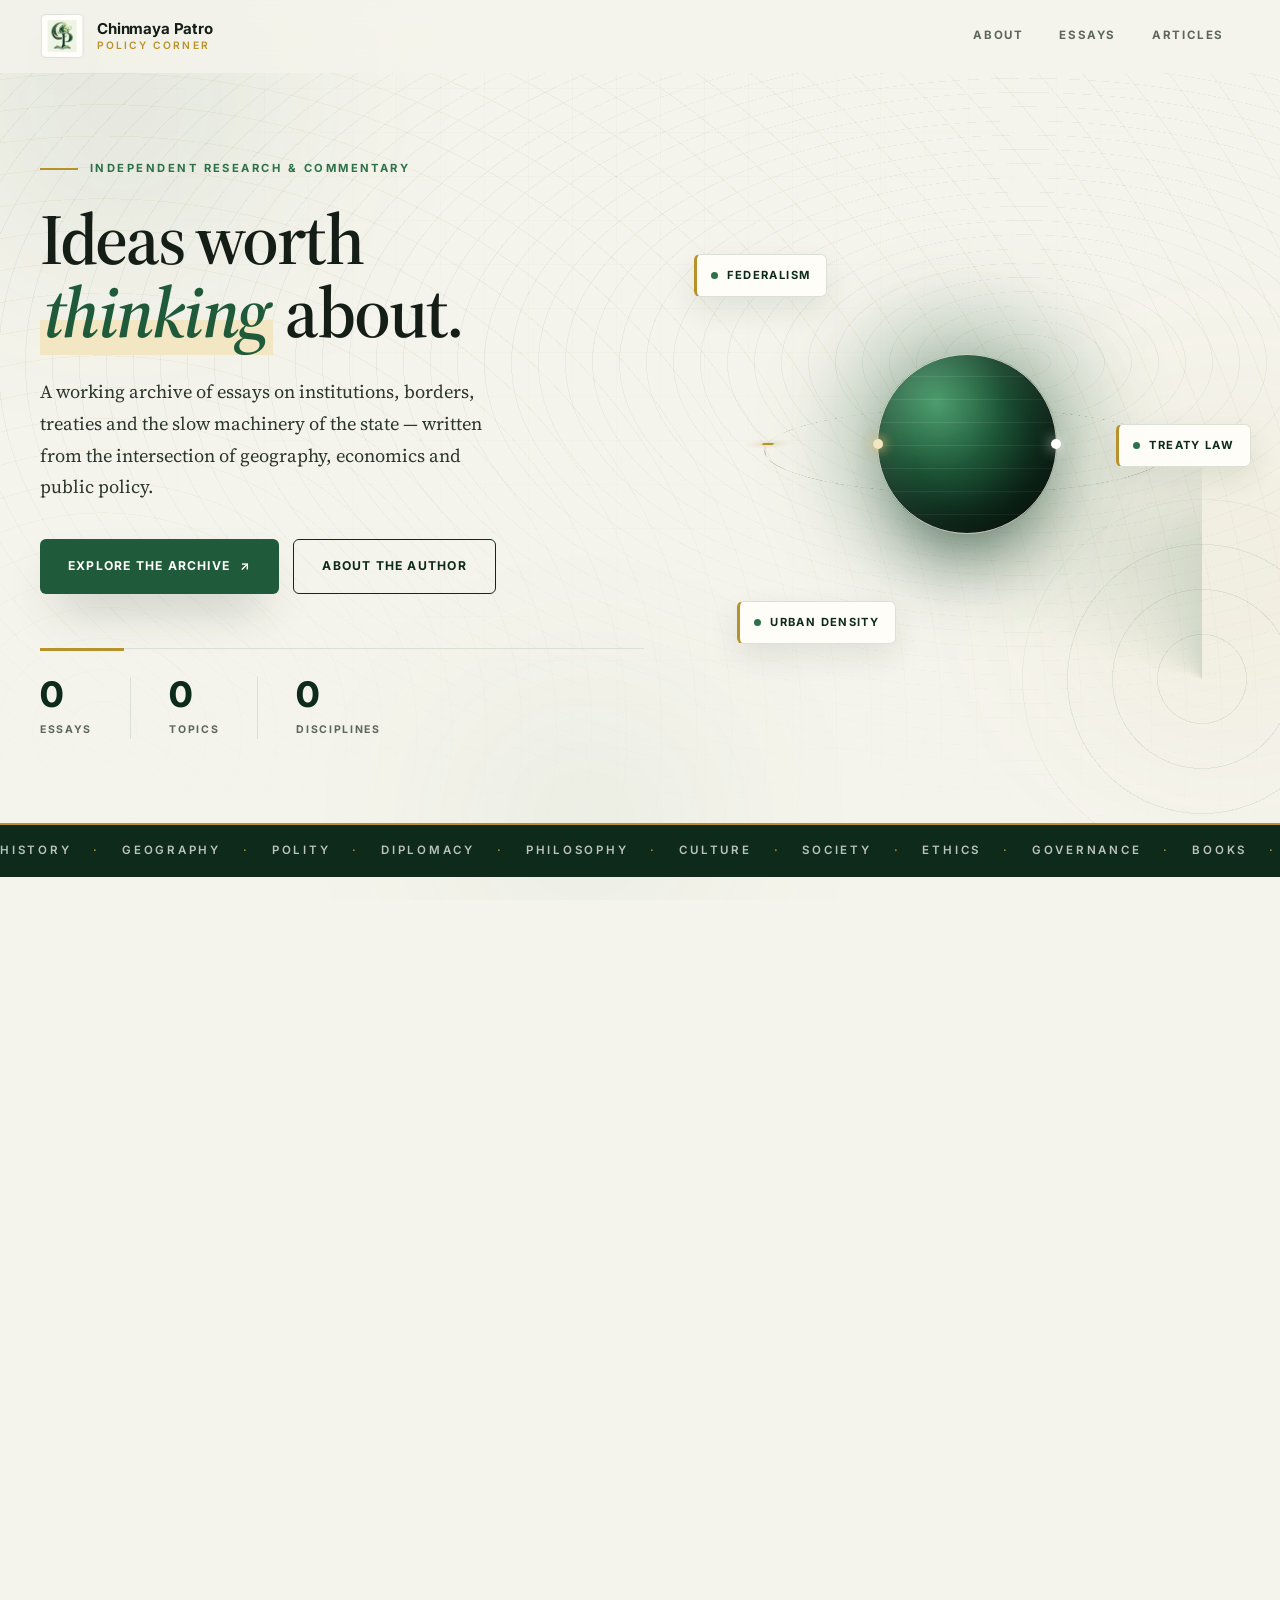
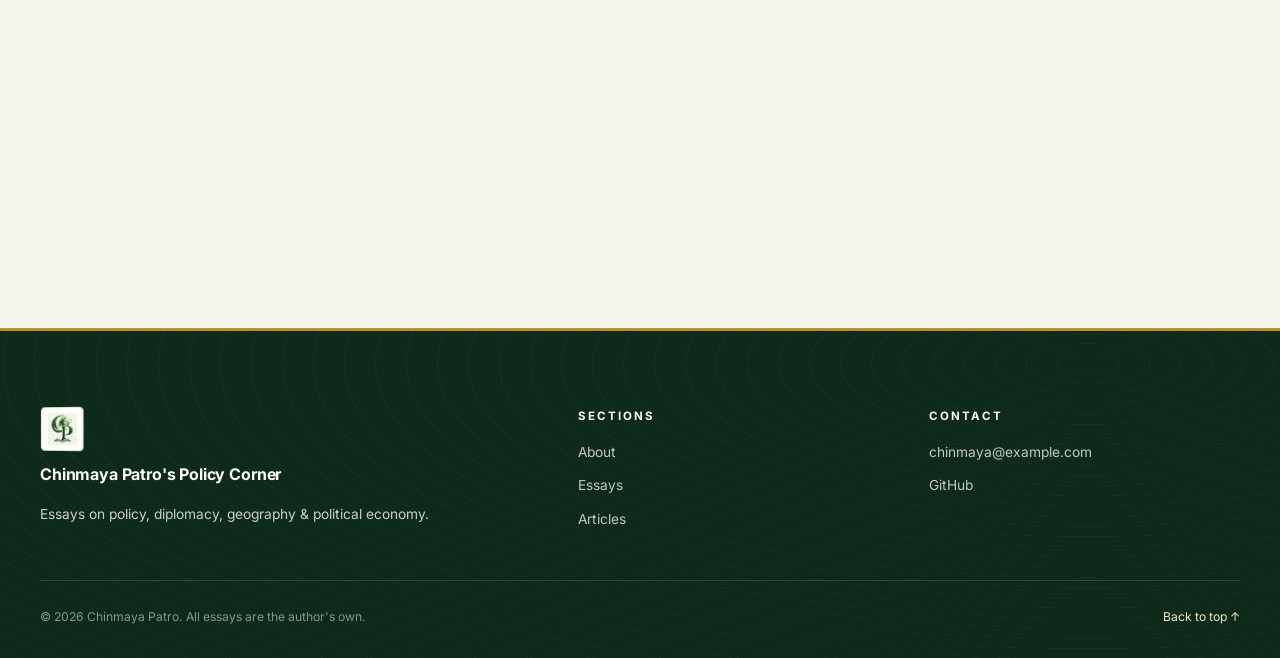
==== commit 2b3cabdc: "Update fmt.Println message from 'Hello' to 'Goodbye'" ====
--- a/index.html
+++ b/index.html
@@ -291,7 +291,7 @@
 <footer class="site-footer">
   <div class="shell footer-grid">
     <div class="footer-col footer-brand">
-      <span class="brand-mark">CP</span>
+      <img class="brand-logo" src="images/logo.png" alt="">
       <strong>Chinmaya Patro's Policy Corner</strong>
       <span>Essays on policy, diplomacy, geography &amp; political economy.</span>
     </div>
--- a/css/styles.css
+++ b/css/styles.css
@@ -179,6 +179,24 @@
 .nav-toggle[aria-expanded="true"] span:nth-child(1) { transform: translateY(6px) rotate(45deg); }
 .nav-toggle[aria-expanded="true"] span:nth-child(2) { opacity: 0; }
 .nav-toggle[aria-expanded="true"] span:nth-child(3) { transform: translateY(-6px) rotate(-45deg); }
+
+.brand-logo {
+  display: block;
+  flex: none;
+  width: 44px;
+  height: 44px;
+  object-fit: contain;
+  padding: 5px;
+  background: var(--paper-bright);
+  border: 1px solid var(--line);
+  border-radius: var(--r-sm);
+  box-shadow: var(--shadow-3d);
+  transform: perspective(500px) rotateY(-14deg);
+  transition: transform .6s var(--ease-out);
+}
+.brand:hover .brand-logo {
+  transform: perspective(500px) rotateY(10deg) translateZ(8px);
+}
 
 /* ---------- Hero ---------- */
 .hero { padding: 76px 0 0; position: relative; }
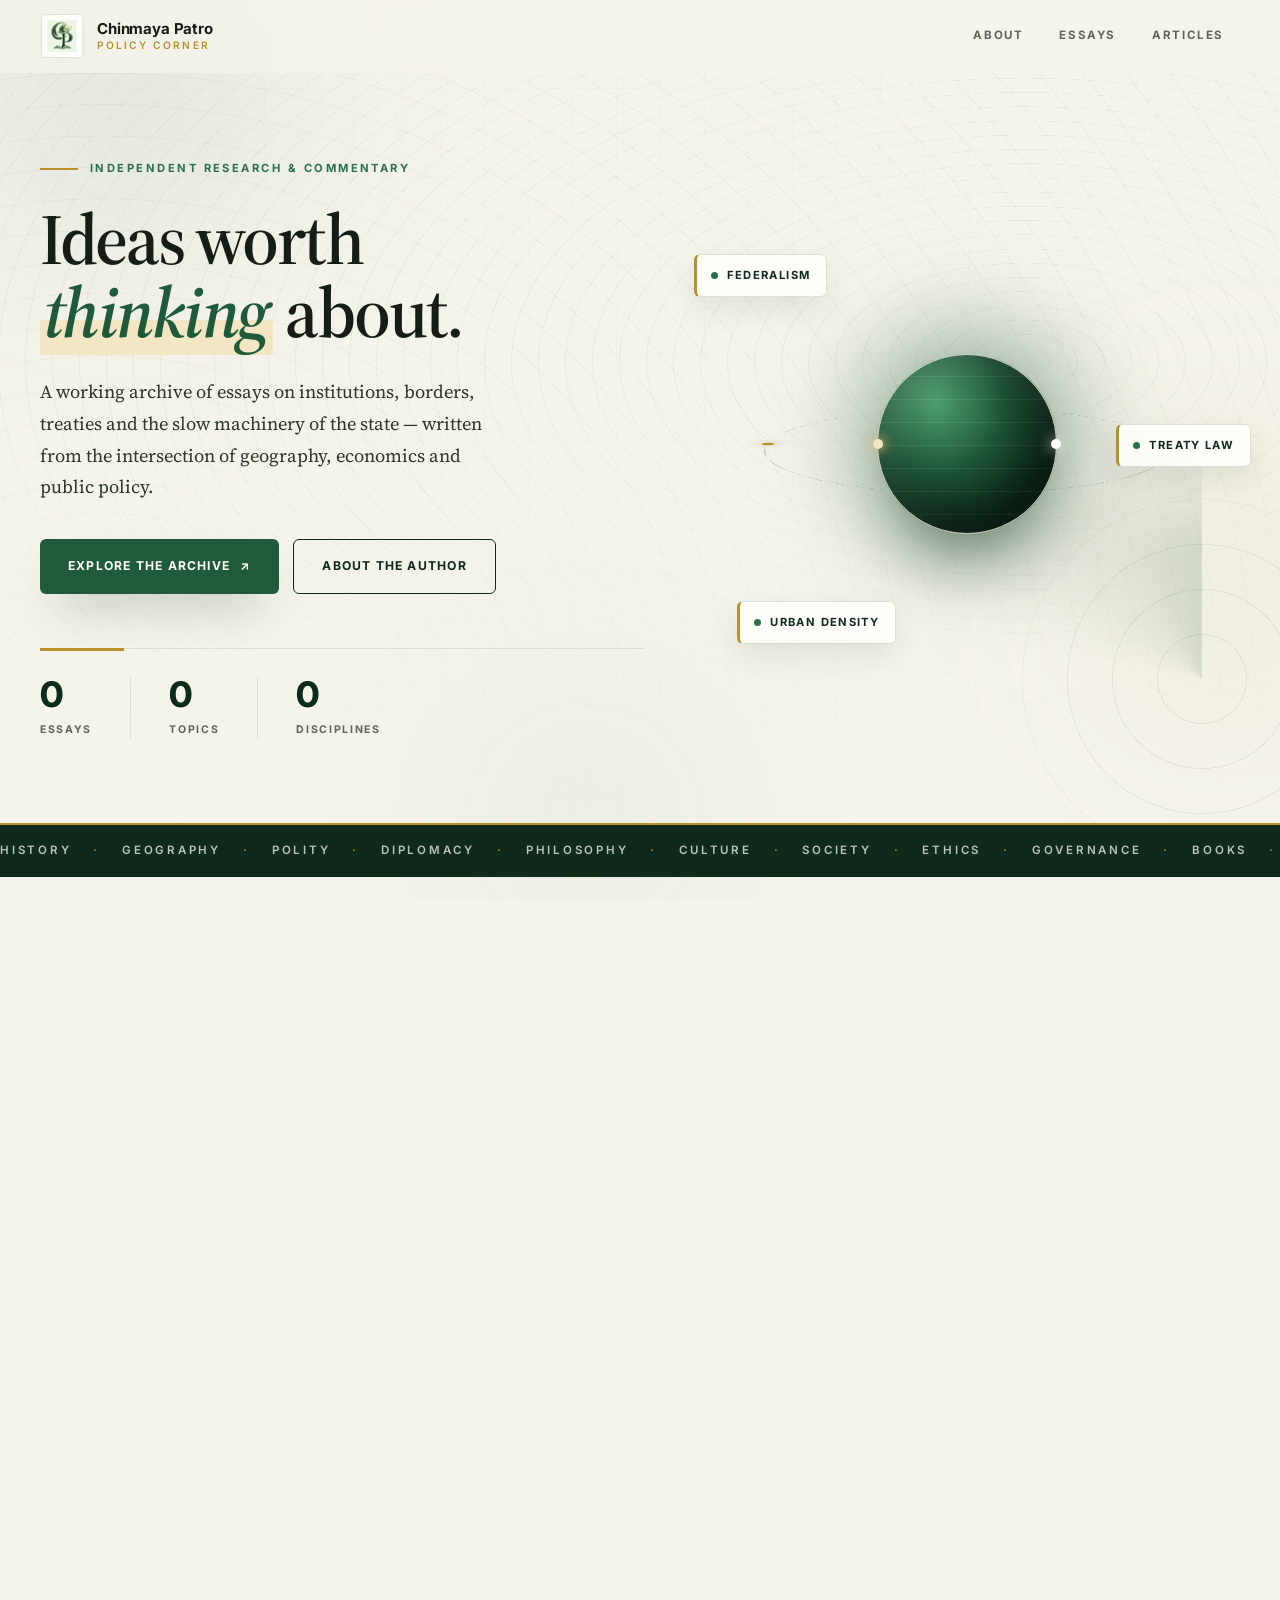
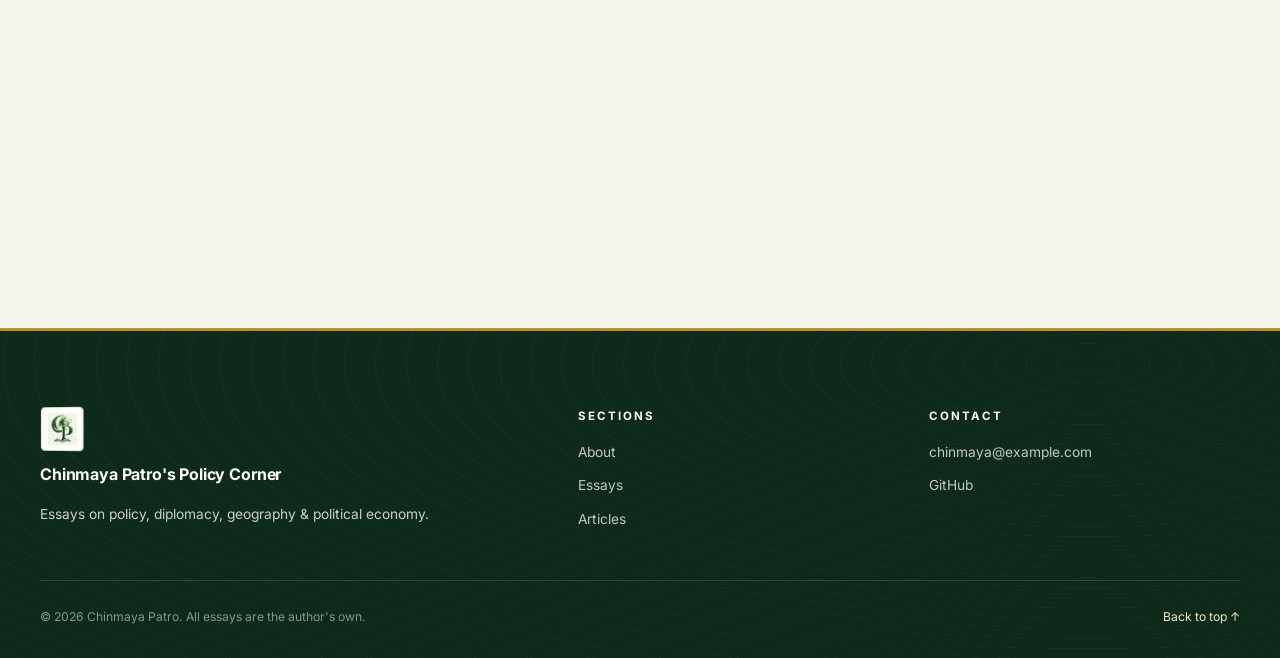
==== commit 8f00c7ae: "Update fmt.Println message from 'Hello' to 'Goodbye'" ====
--- a/index.html
+++ b/index.html
@@ -28,7 +28,7 @@
 <header class="site-nav" id="site-nav">
   <div class="nav-inner">
    
-<a class="brand" href="#top" aria-label="Chinmaya Patro's Policy Corner home">
+<a class="brand" href="index.html" aria-label="Chinmaya Patro's Policy Corner home">
   <img
     class="brand-logo"
     src="images/logo.png"
@@ -314,6 +314,7 @@
 </footer>
 
 <script src="js/data.js"></script>
+<script src="js/data-docs.js"></script>
 <script src="js/app.js"></script>
 </body>
 </html>
--- a/css/styles.css
+++ b/css/styles.css
@@ -803,3 +803,36 @@
   }
   .section, .topic-group, .article-card { opacity: 1 !important; transform: none !important; }
 }
+/* ===== Mobile fixes ===== */
+.brand-logo { width: 44px; height: 44px; object-fit: contain; flex: none; }
+.hero { overflow-x: clip; }
+
+@media (hover: none) { kbd { display: none; } }
+
+@media (max-width: 720px) {
+  /* Mobile menu */
+  .nav-links {
+    position: absolute; top: 100%; left: 0; right: 0;
+    flex-direction: column; gap: 0; padding: 14px 22px 22px;
+    background: rgba(245,244,236,.98); border-bottom: 1px solid var(--line);
+    opacity: 0; visibility: hidden; pointer-events: none; transform: translateY(-8px);
+    transition: opacity .3s var(--ease), transform .3s var(--ease-out), visibility 0s .3s;
+  }
+  .nav-links.open {
+    opacity: 1; visibility: visible; pointer-events: auto; transform: none;
+    transition-delay: 0s;
+  }
+  /* Article page has no hamburger: keep the link visible */
+  .article-masthead .nav-links {
+    position: static; flex-direction: row; padding: 0; background: none; border: 0;
+    opacity: 1; visibility: visible; pointer-events: auto; transform: none;
+  }
+
+  /* Less lag on phones */
+  .ambient-blob { animation: none; filter: blur(50px); }
+  .hero-art::before { animation: none; }
+  .article-grid { perspective: none; }
+  .article-card, .article-card-main { transform-style: flat; }
+  .article-card::before { display: none; }
+  .article-index, .article-thumb, .article-card:hover .article-thumb { transform: none; }
+}
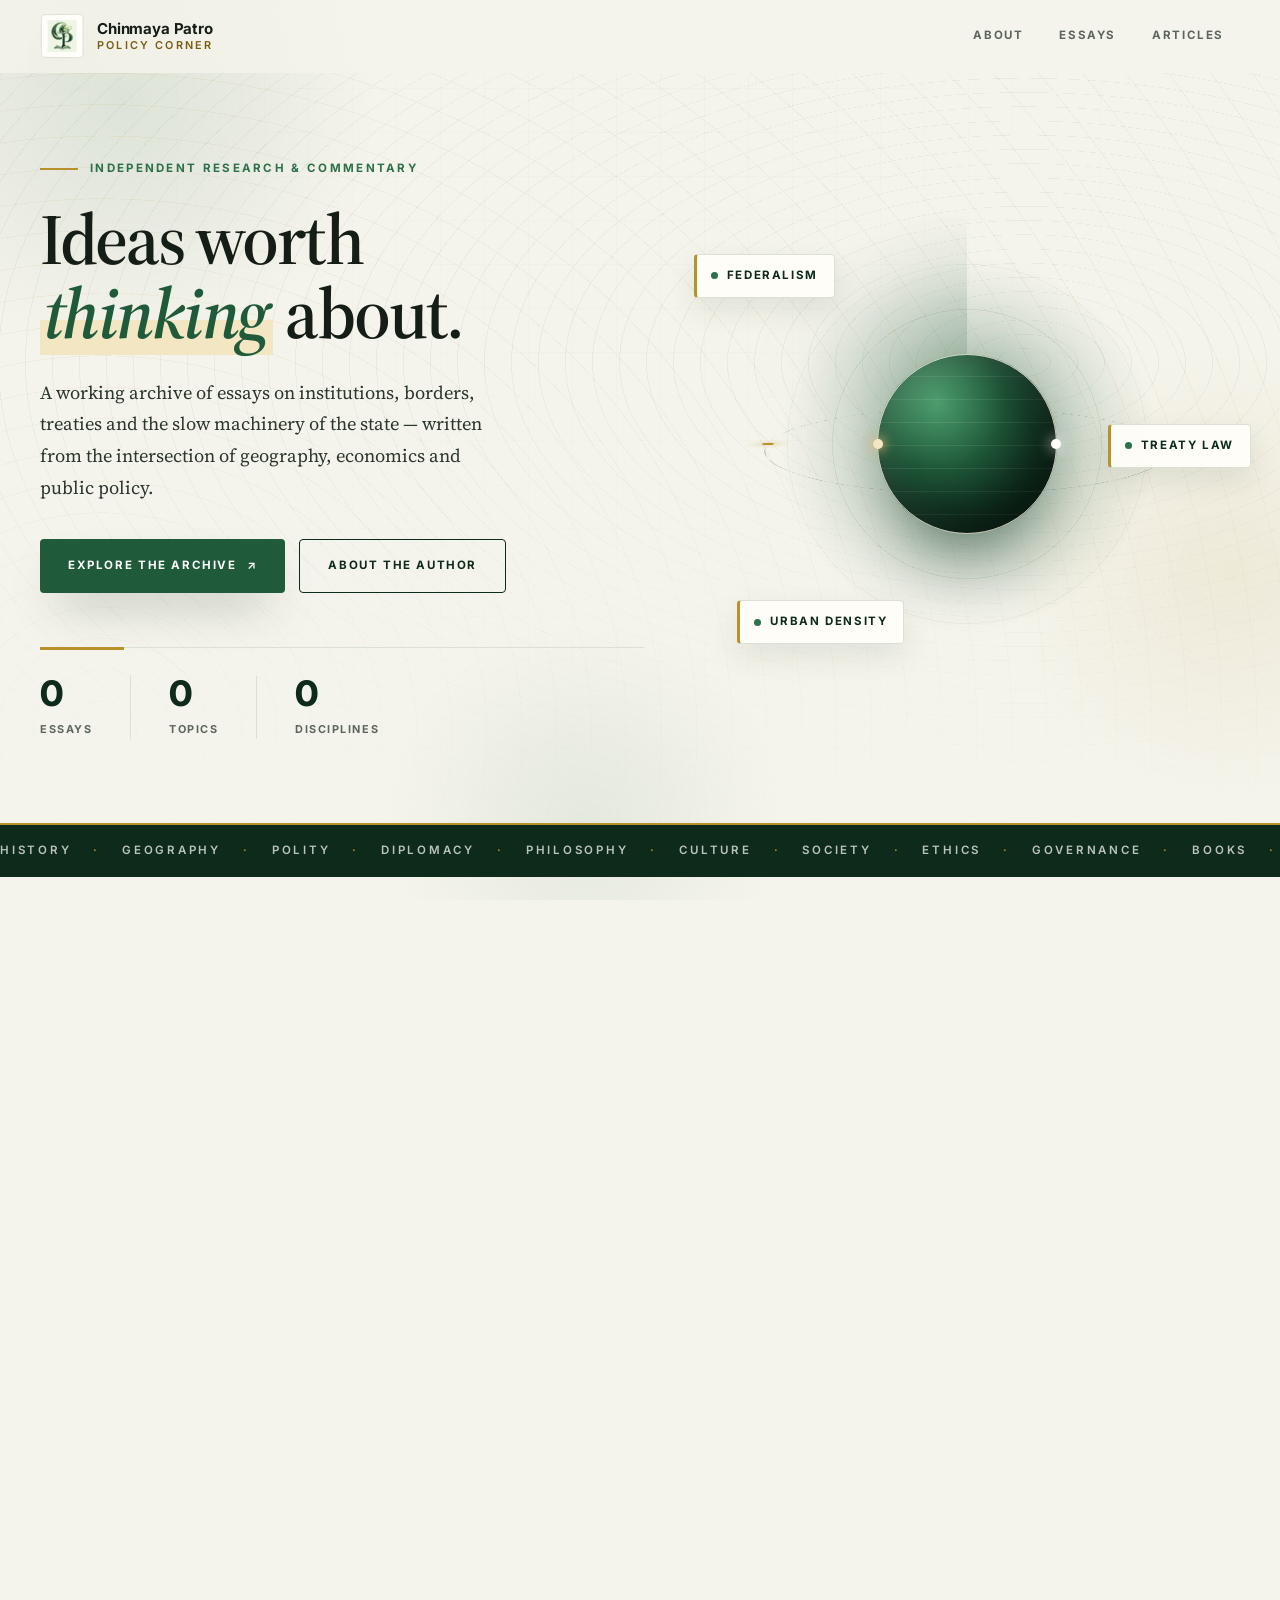
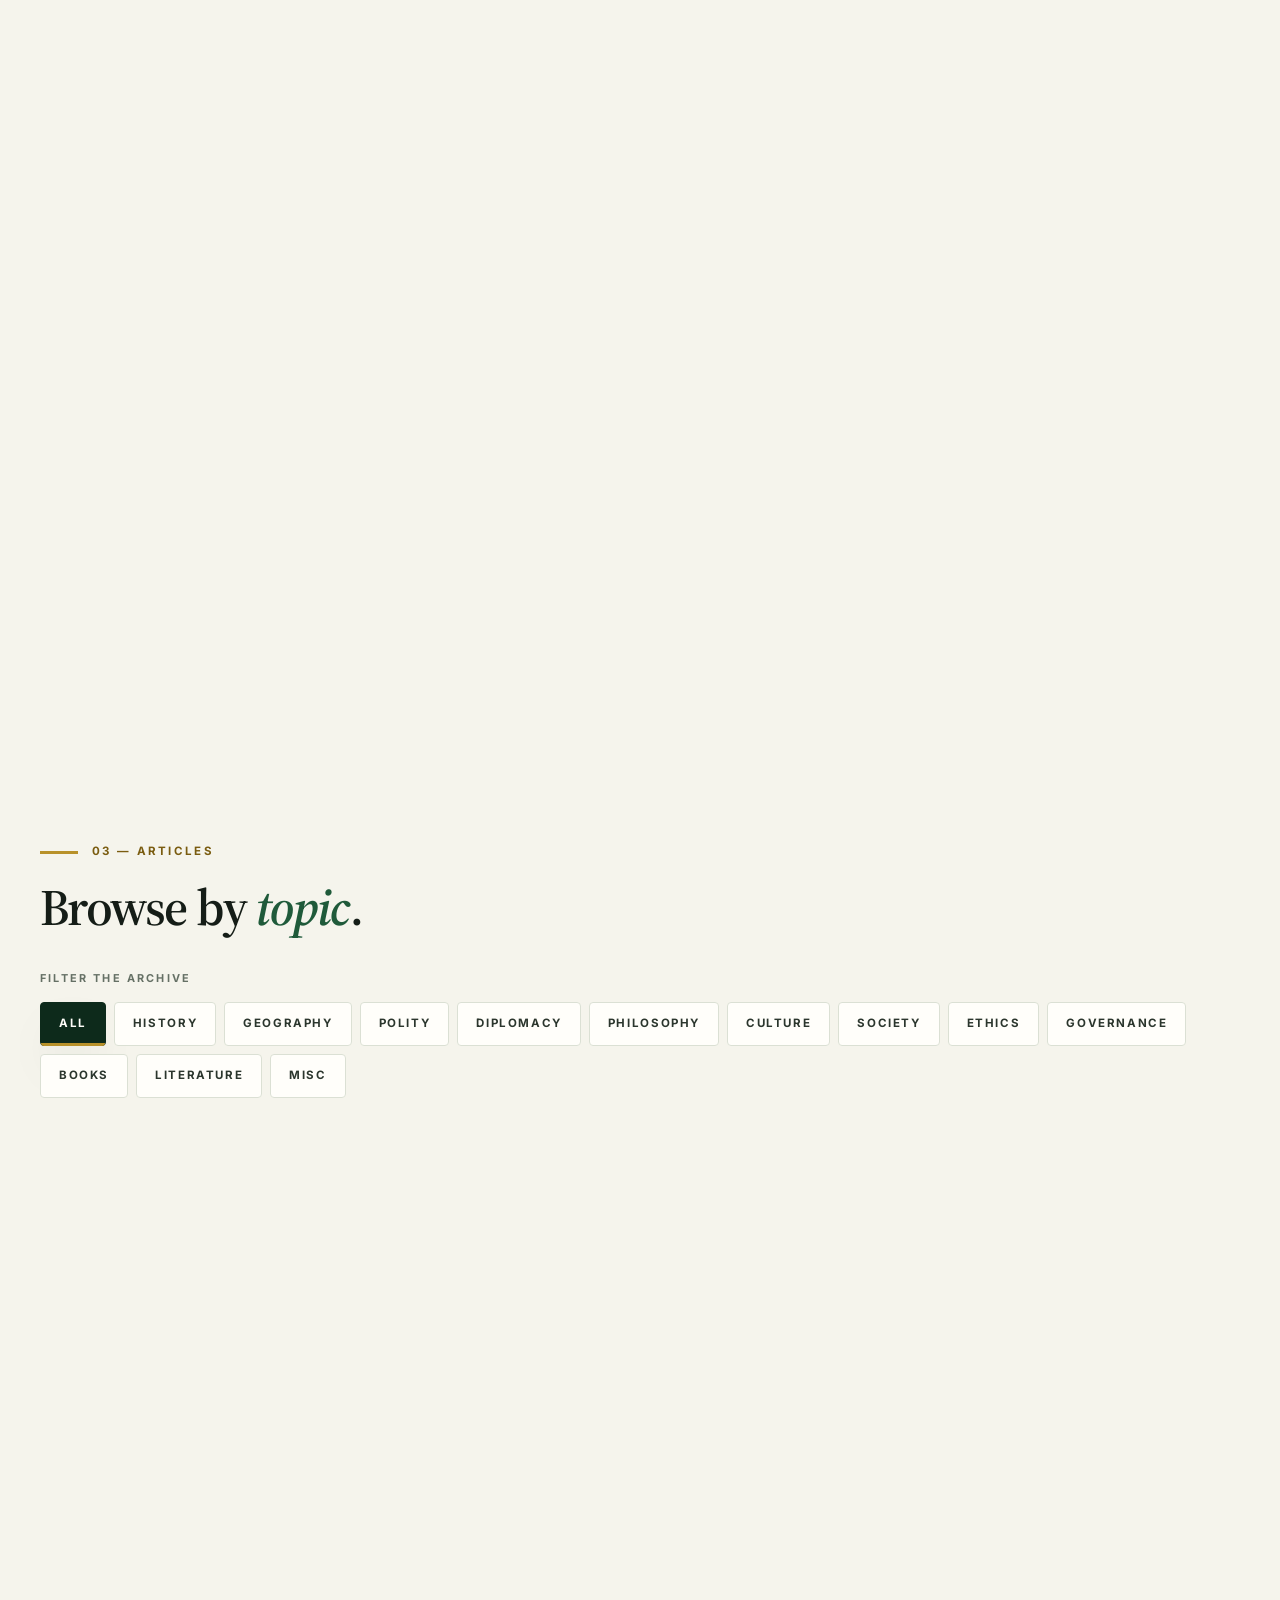
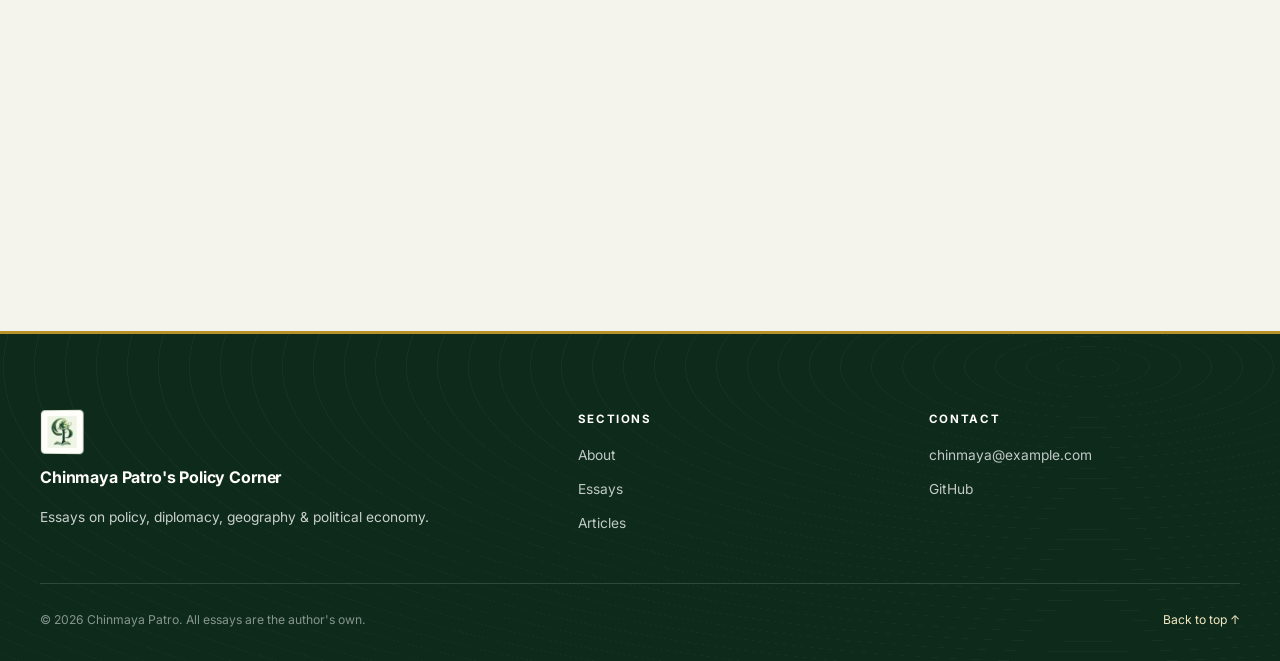
==== commit 60334487: "Update print statement from 'Hello' to 'Goodbye'" ====
--- a/index.html
+++ b/index.html
@@ -3,6 +3,8 @@
 <head>
 <meta charset="UTF-8">
 <meta name="viewport" content="width=device-width, initial-scale=1.0">
+  <link rel="icon" href="images/logo.png">
+<meta name="theme-color" content="#0d2a1b">
 <title>Chinmaya Patro's Policy Corner</title>
 <meta name="description" content="Essays on public policy, diplomacy, geography and political economy by Chinmaya Patro.">
 <meta name="author" content="Chinmaya Patro">
@@ -12,6 +14,7 @@
 <link rel="preconnect" href="https://fonts.googleapis.com">
 <link rel="preconnect" href="https://fonts.gstatic.com" crossorigin>
 <link href="https://fonts.googleapis.com/css2?family=Source+Serif+4:ital,opsz,wght@0,8..60,400;0,8..60,500;0,8..60,600;0,8..60,700;1,8..60,400&family=Inter:wght@400;500;600;700;800&display=swap" rel="stylesheet">
+<script>document.documentElement.classList.add('js');</script>
 <link rel="stylesheet" href="css/styles.css">
 </head>
 <body id="top">
--- a/css/styles.css
+++ b/css/styles.css
@@ -398,11 +398,12 @@
 .section-heading span { color: var(--green); font-style: italic; }
 .section-lede { color: var(--muted); max-width: 62ch; margin-bottom: 34px; }
 
-.section, .topic-group {
+.js .section:not(.topics-section),
+.js .topic-group {
   opacity: 0; transform: translateY(40px);
   transition: opacity .9s var(--ease-out), transform .9s var(--ease-out);
 }
-.section.is-visible, .topic-group.is-visible { opacity: 1; transform: none; }
+.js .section.is-visible, .js .topic-group.is-visible { opacity: 1; transform: none; }
 
 /* ---------- About ---------- */
 .about-section { background: linear-gradient(180deg, transparent, rgba(255,255,255,.5) 40%, transparent); }
@@ -573,12 +574,12 @@
   flex: 1; min-width: 0; display: grid;
   transform: translateZ(16px); transform-style: preserve-3d;
 }
-.article-card-main:has(.article-thumb) {
+.article-card-main.has-thumb {
   grid-template-columns: minmax(0, .88fr) minmax(0, 1.12fr);
   grid-template-rows: auto auto 1fr auto;
   column-gap: 26px;
 }
-.article-card-main:has(.article-thumb) > :not(.article-thumb) { grid-column: 2; }
+.article-card-main.has-thumb > :not(.article-thumb) { grid-column: 2; }
 
 .article-thumb {
   grid-column: 1; grid-row: 1 / span 4; align-self: stretch;
@@ -788,8 +789,8 @@
   .hero-stats > div { padding-right: 20px; margin-right: 20px; }
   .hero-stats dt { font-size: 1.7rem; }
   .article-grid { grid-template-columns: 1fr; }
-  .article-card-main:has(.article-thumb) { grid-template-columns: 1fr; grid-template-rows: none; }
-  .article-card-main:has(.article-thumb) > :not(.article-thumb) { grid-column: 1; }
+  .article-card-main.has-thumb { grid-template-columns: 1fr; grid-template-rows: none; }
+  .article-card-main.has-thumb > :not(.article-thumb) { grid-column: 1; }
   .article-thumb { grid-row: auto; height: 190px; min-height: 0; margin-bottom: 14px; }
   .topic-group-title { font-size: 1.45rem; }
   .footer-grid { grid-template-columns: 1fr; }
@@ -836,3 +837,97 @@
   .article-card::before { display: none; }
   .article-index, .article-thumb, .article-card:hover .article-thumb { transform: none; }
 }
+
+/* ===== Android / touch fixes ===== */
+[hidden] { display: none !important; }
+.hero { overflow-x: clip; }
+
+/* fixes radar jumping off-centre when animation stops */
+.hero-art::before { transform: translate(-50%, -50%); }
+
+/* blur is redundant: these are already soft radial gradients */
+.ambient-blob, .orb-glow { filter: none; }
+
+@media (hover: none), (pointer: coarse), (max-width: 720px) {
+  /* cheaper background */
+  body::before { display: none; }
+  .ambient-blob { animation: none; }
+  .blob-3 { display: none; }
+  .site-nav, .article-masthead {
+    backdrop-filter: none; -webkit-backdrop-filter: none;
+    background: rgba(245,244,236,.97);
+  }
+  .float-card { backdrop-filter: none; -webkit-backdrop-filter: none; }
+
+  /* lighter globe: keep the rotating meridians, drop the rest */
+  .hero-art::before { display: none; }
+  .orb-stage { animation: none; transform: rotateZ(-23deg) rotateX(-10deg); }
+
+  /* flatten the 24 cards: no 3D layers */
+  .article-grid { perspective: none; }
+  .article-card {
+    transform-style: flat;
+    animation: rise .6s var(--ease-out) backwards;
+    animation-delay: var(--delay, 0ms);
+    box-shadow: inset 0 3px 0 var(--green), 6px 6px 0 var(--green-soft), var(--shadow-sm);
+  }
+  .article-card::before, .article-card::after { display: none; }
+  .article-card-main, .article-index, .article-thumb {
+    transform: none; transform-style: flat;
+  }
+  .article-card:hover .article-thumb { transform: none; filter: none; }
+  .photo-inner { transform-style: flat; }
+}
+
+/* no sticky hover states after a tap */
+@media (hover: none) {
+  .about-pillars li:hover, .topic-btn:hover, .btn:hover, .related-item:hover { transform: none; }
+}
+
+/* ===== Design standards (palette unchanged) ===== */
+:root {
+  --muted-light: #657065;  /* was #8b9389, too faint for text. Now 4.7:1 */
+  --gold-text:   #7a5c10;  /* darker gold for TEXT on light backgrounds. 5.7:1 */
+  --track-label: .14em;    /* tracking for buttons, tabs, chips */
+  --track-wide:  .2em;     /* tracking for kickers and section labels */
+}
+
+/* 1. Gold text on light backgrounds (gold lines and bars stay bright) */
+.section-kicker, .brand-copy em, .pillar-num { color: var(--gold-text); }
+
+/* 2. Radius scale: 4px small controls, 8px inputs and panels, 14px large frames */
+.btn, .float-card, .essay-count, .meta-topic, .topic-btn { border-radius: var(--r-sm); }
+.search-wrap { border-radius: var(--r-md); }
+
+/* 3. Label typography: two tracking values, two sizes */
+.eyebrow, .section-kicker, .topic-label, .related h3 { letter-spacing: var(--track-wide); }
+.btn, .nav-links a, .topic-btn, .read-link, .meta-topic, .essay-count,
+.float-card, .hero-stats dd, .pillar-num,
+.footer-col:not(.footer-brand) strong { letter-spacing: var(--track-label); }
+
+.eyebrow, .section-kicker, .btn, .nav-links a, .topic-btn, .read-link,
+.float-card, .essay-count, .related h3,
+.footer-col:not(.footer-brand) strong { font-size: .72rem; }
+.meta-header, .topic-label, .hero-stats dd, .pillar-num, .brand-copy em { font-size: .68rem; }
+
+/* 4. Essay body: links, subheadings, lists */
+.article-body a {
+  color: var(--green);
+  text-decoration: underline;
+  text-decoration-color: var(--gold);
+  text-decoration-thickness: 2px;
+  text-underline-offset: 3px;
+}
+.article-body a:hover { color: var(--green-dark); }
+.article-body h3 {
+  font-family: var(--font-sans); font-size: .95rem; font-weight: 700;
+  color: var(--green-dark); margin: 36px 0 12px;
+}
+.article-body ul, .article-body ol { margin: 0 0 26px 1.4em; padding-left: .4em; }
+.article-body li { margin-bottom: 8px; }
+.article-body strong { color: var(--ink); font-weight: 600; }
+.article-body blockquote p { margin-bottom: 0; }
+
+/* 5. Images: one shape for hero images, one colour treatment for all photos */
+.article-hero-image { aspect-ratio: 16 / 9; object-fit: cover; }
+.article-thumb, .article-hero-image { filter: saturate(.85) contrast(1.02); }
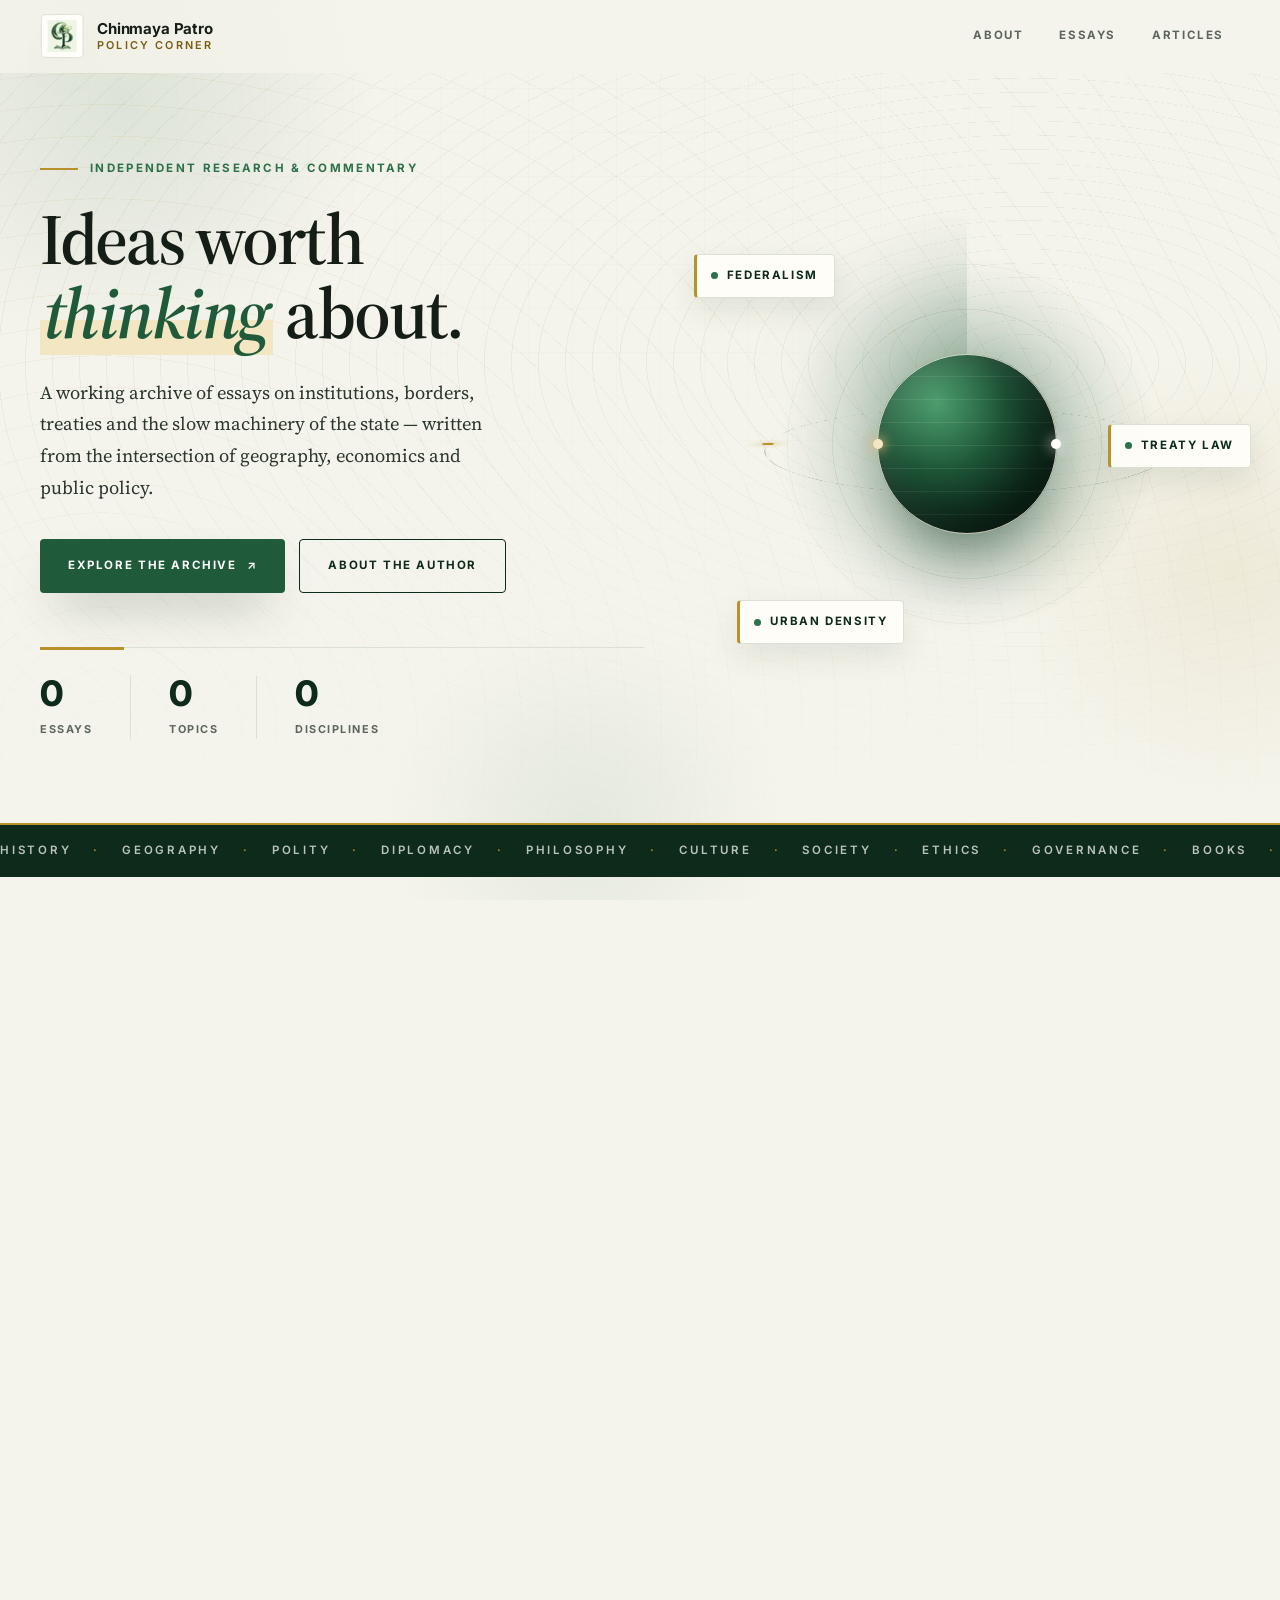
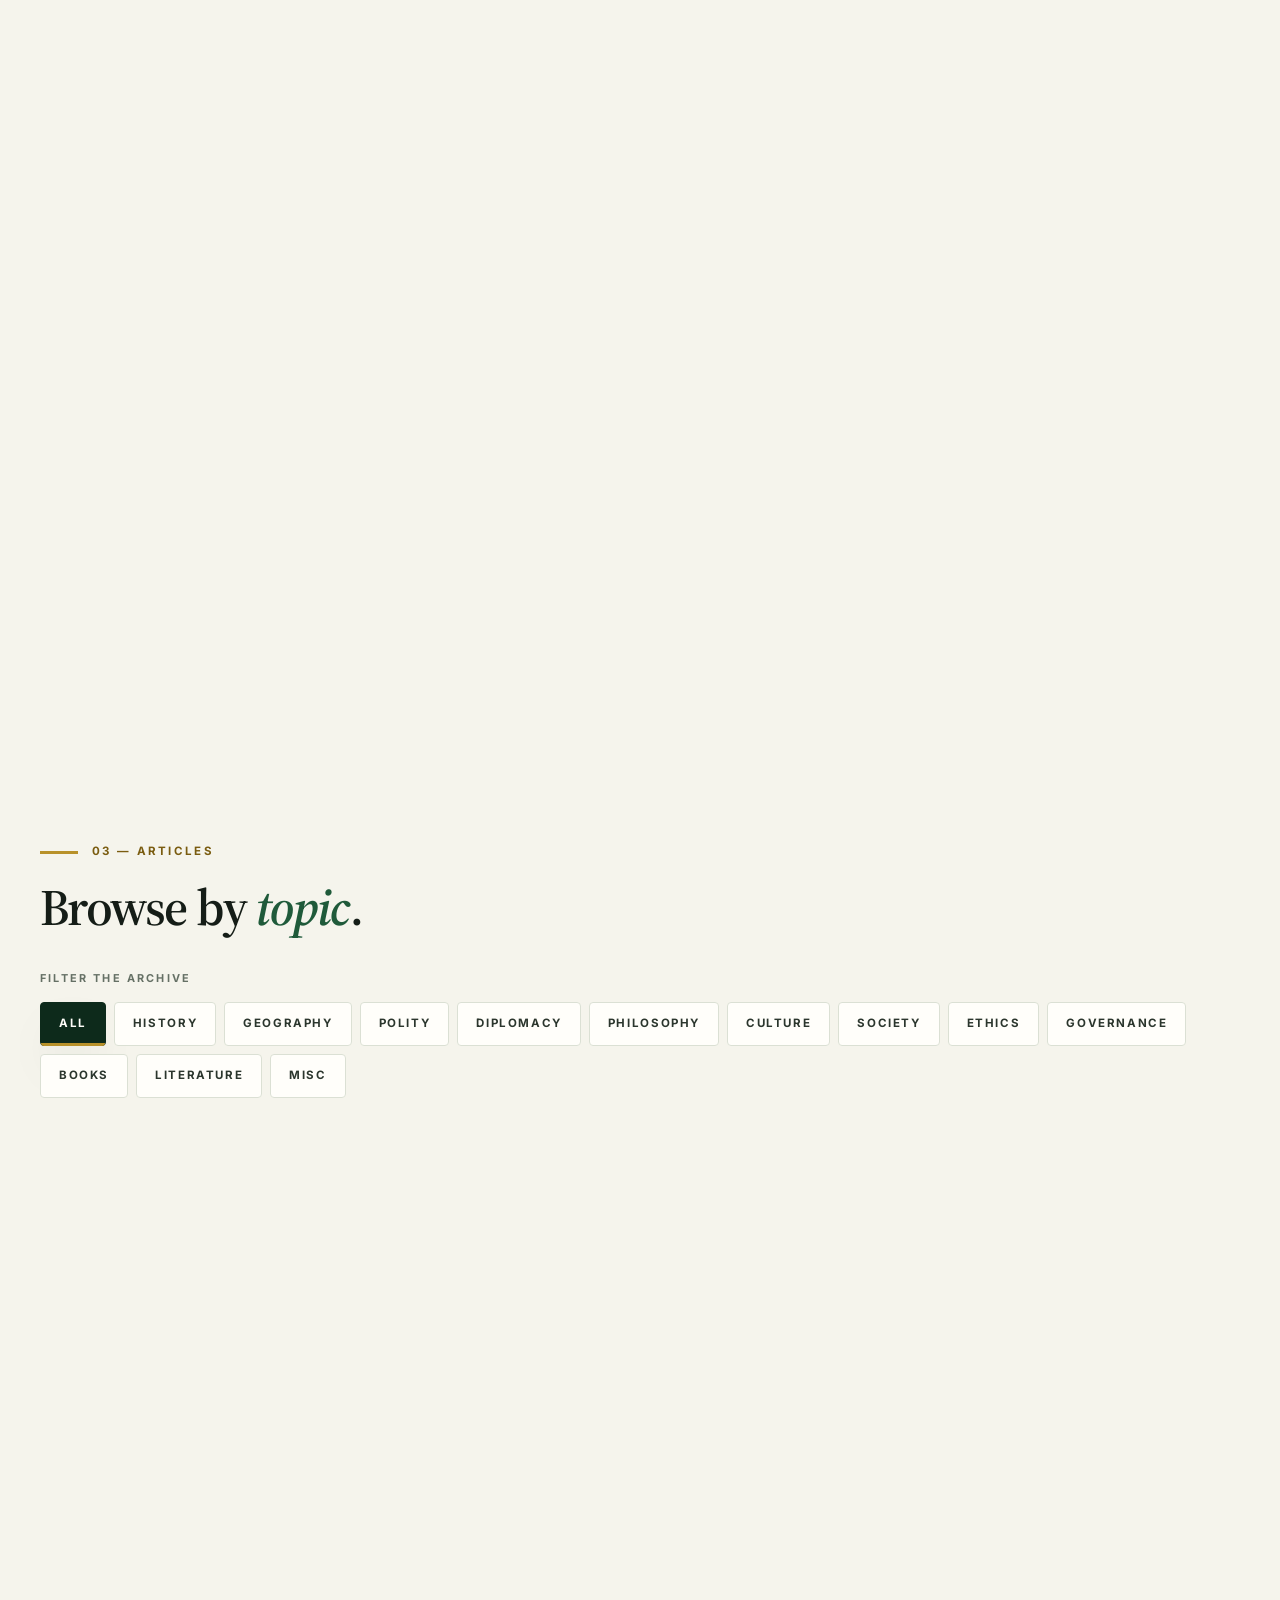
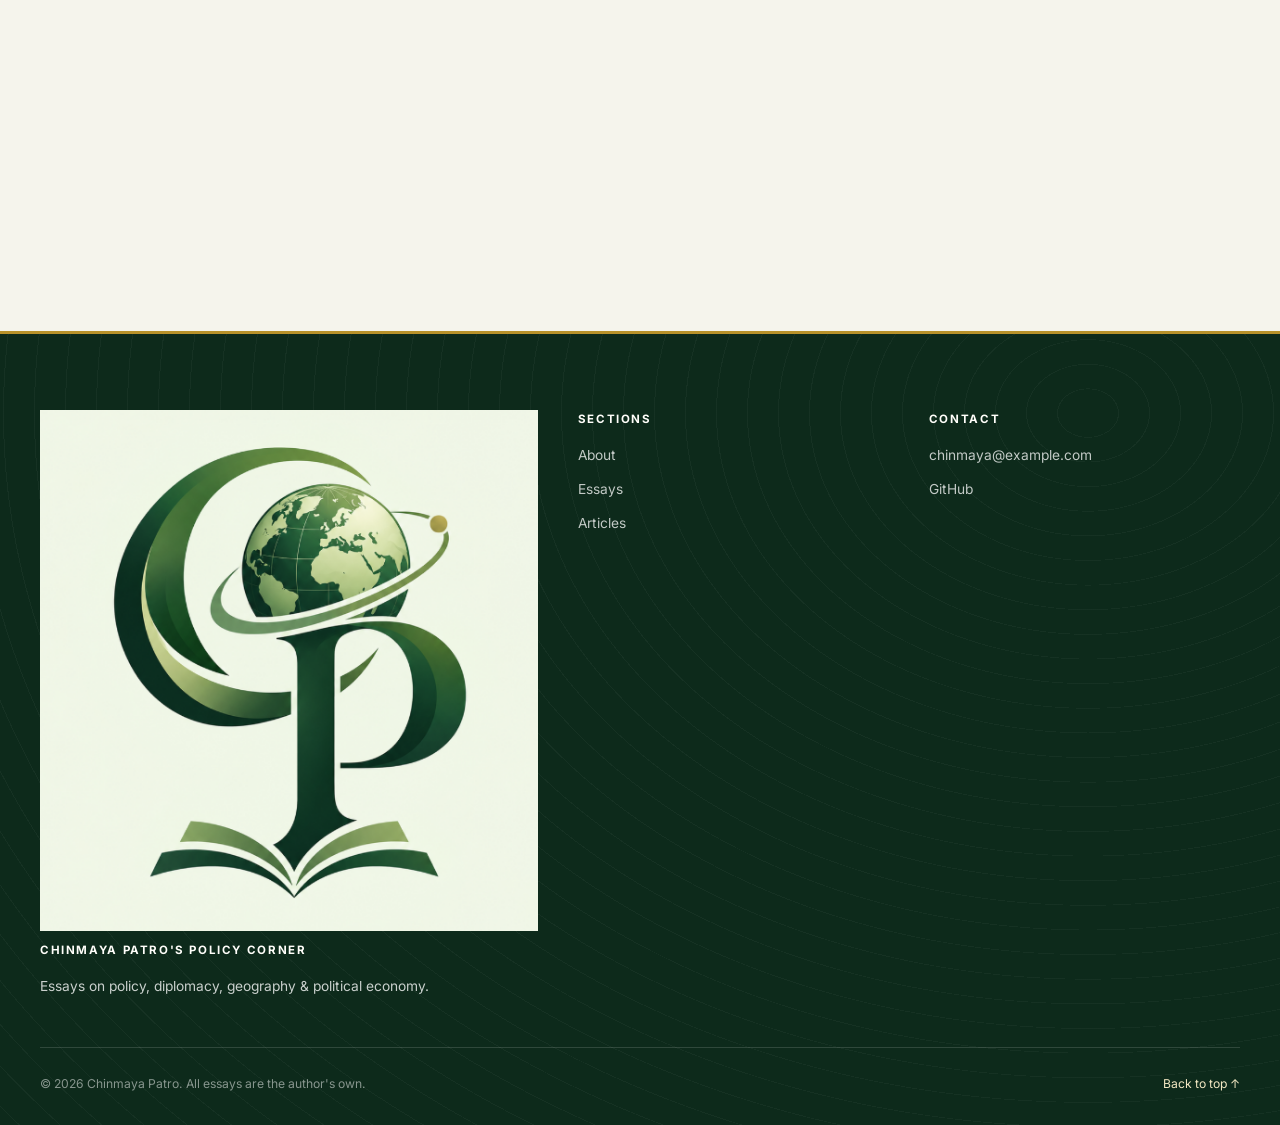
==== commit 9d8cb38e: "Update fmt.Println message from 'Hello' to 'Goodbye'" ====
--- a/index.html
+++ b/index.html
@@ -293,8 +293,8 @@
 
 <footer class="site-footer">
   <div class="shell footer-grid">
-    <div class="footer-col footer-brand">
-      <img class="brand-logo" src="images/logo.png" alt="">
+    <div class="footer-col footer-">
+      <img class="-logo" src="images/logo.png" alt="">
       <strong>Chinmaya Patro's Policy Corner</strong>
       <span>Essays on policy, diplomacy, geography &amp; political economy.</span>
     </div>
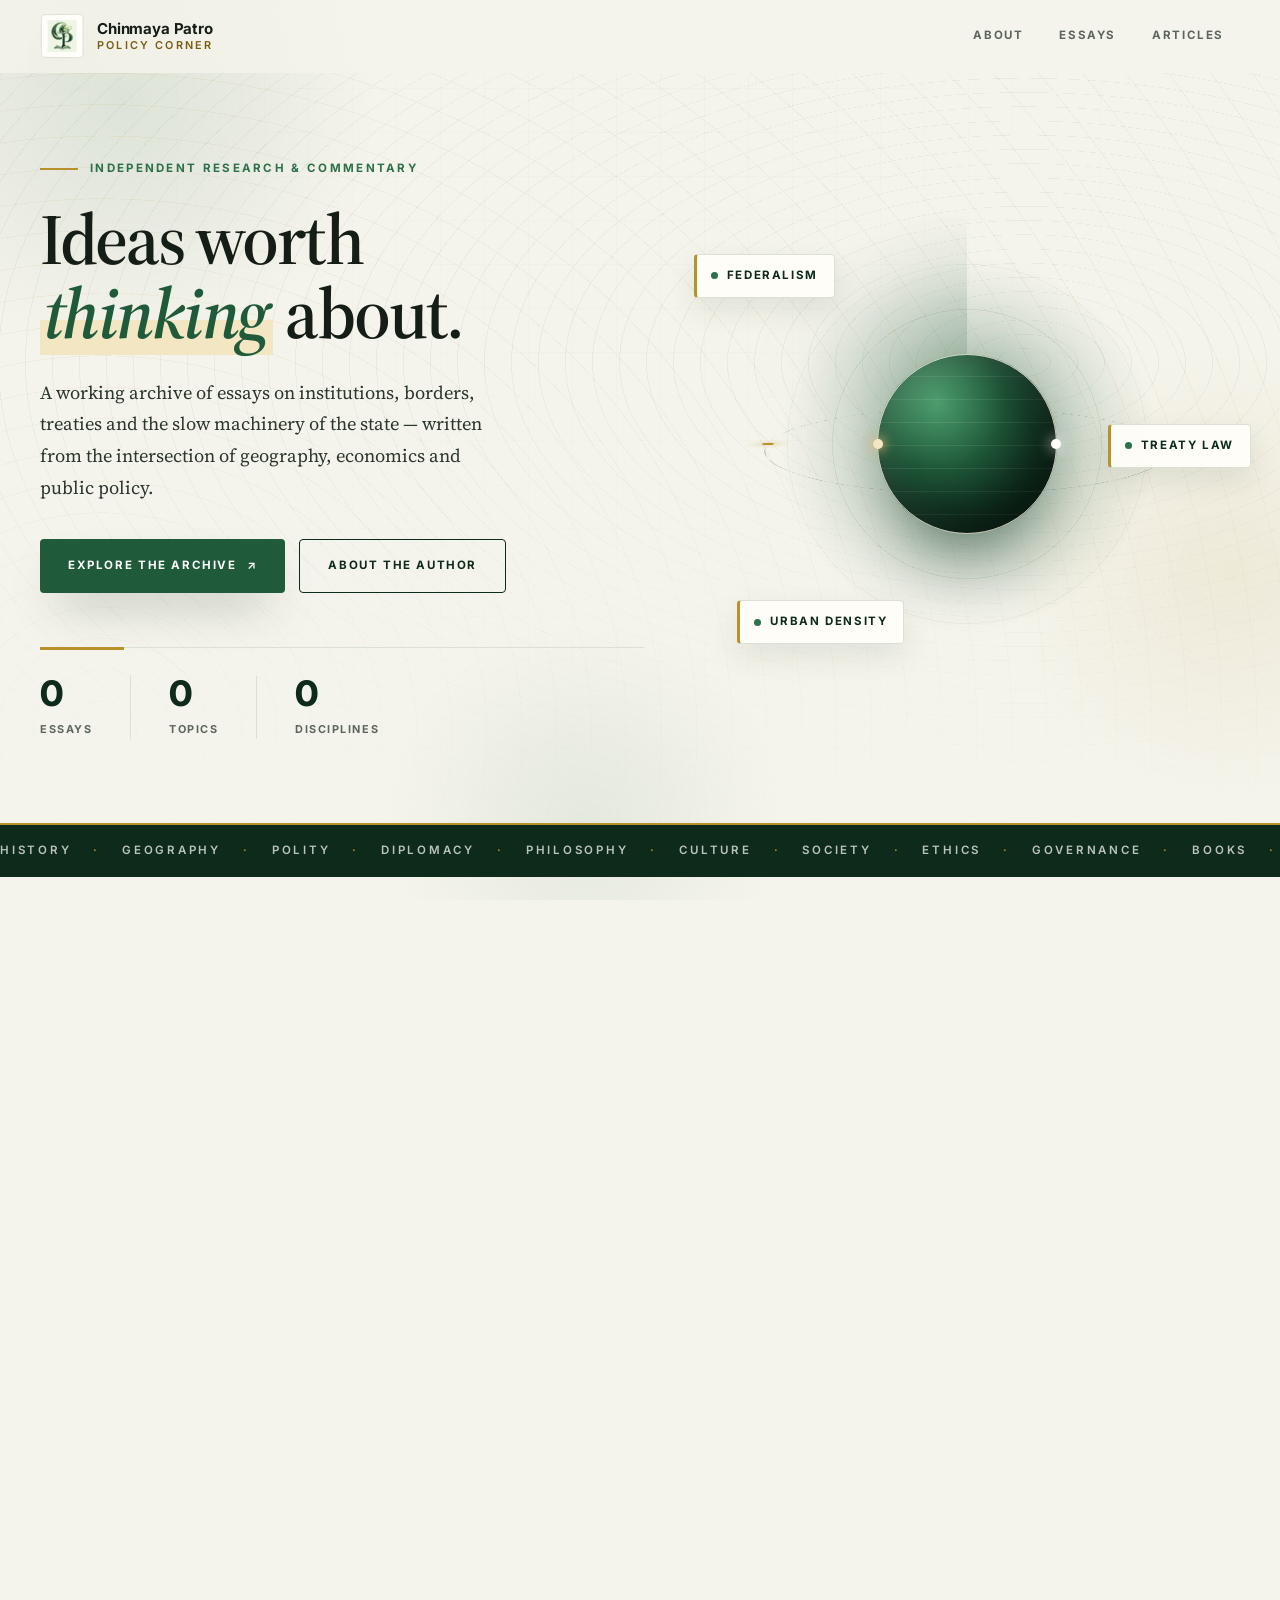
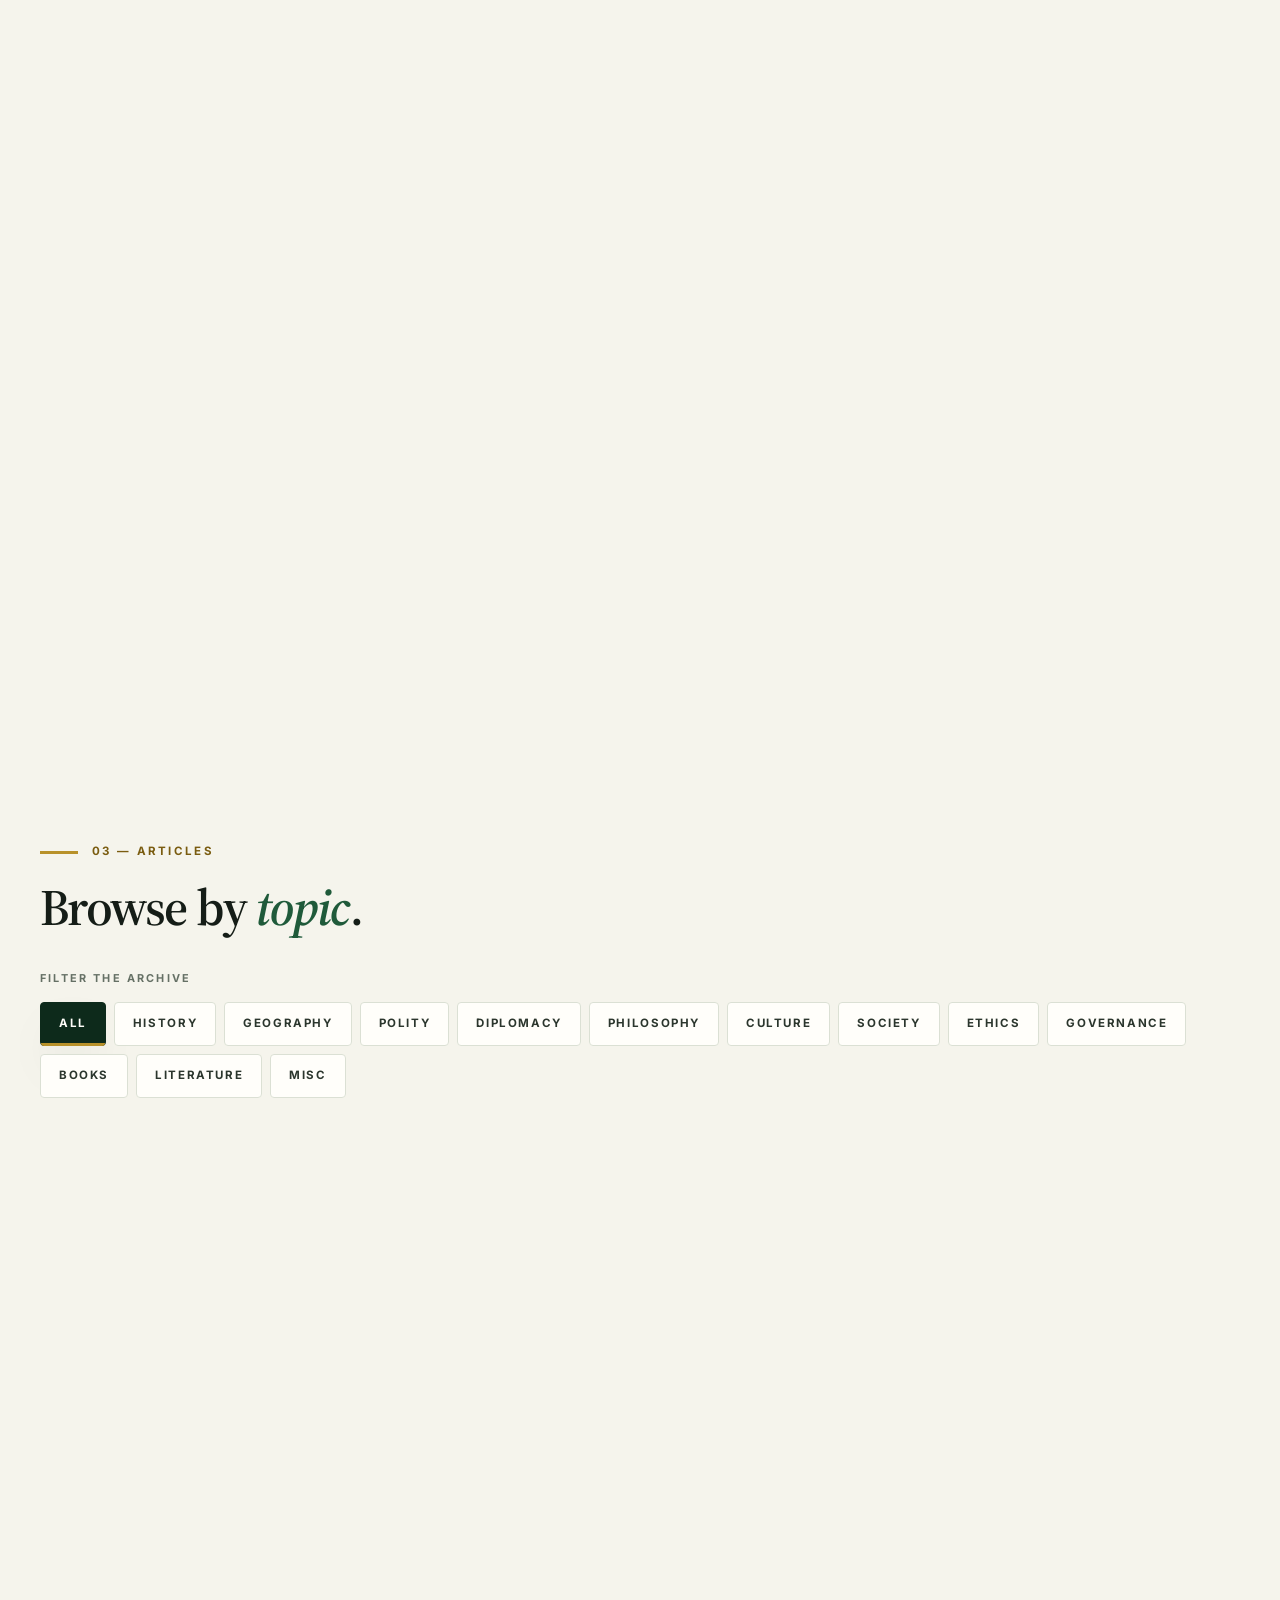
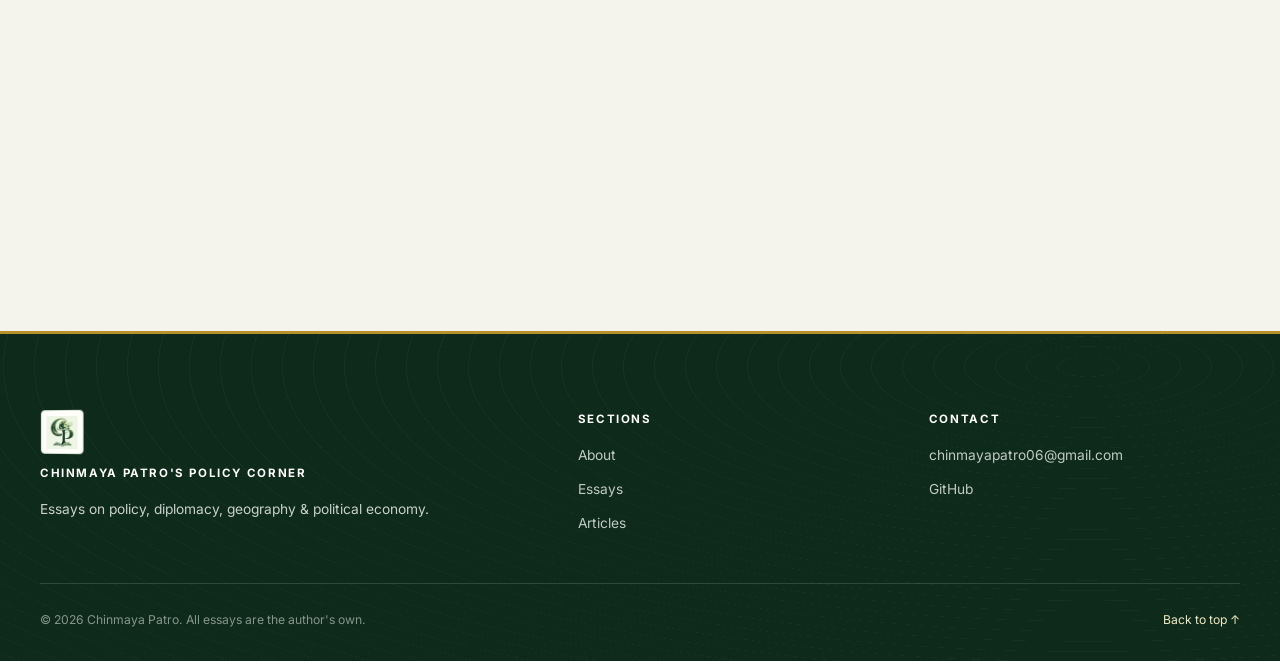
==== commit f7c25924: "Update print statement from 'Hello' to 'Goodbye'" ====
--- a/index.html
+++ b/index.html
@@ -294,7 +294,7 @@
 <footer class="site-footer">
   <div class="shell footer-grid">
     <div class="footer-col footer-">
-      <img class="-logo" src="images/logo.png" alt="">
+      <span class="brand-mark"><img src="images/logo.png" alt=""></span>
       <strong>Chinmaya Patro's Policy Corner</strong>
       <span>Essays on policy, diplomacy, geography &amp; political economy.</span>
     </div>
@@ -306,7 +306,7 @@
     </div>
     <div class="footer-col">
       <strong>Contact</strong>
-      <a href="mailto:chinmaya@example.com">chinmaya@example.com</a>
+      <a href="mailto:chinmayapatro06@gmail.com">chinmayapatro06@gmail.com</a>
       <a href="https://github.com/chintaduchinmaya456" target="_blank" rel="noopener">GitHub</a>
     </div>
   </div>
